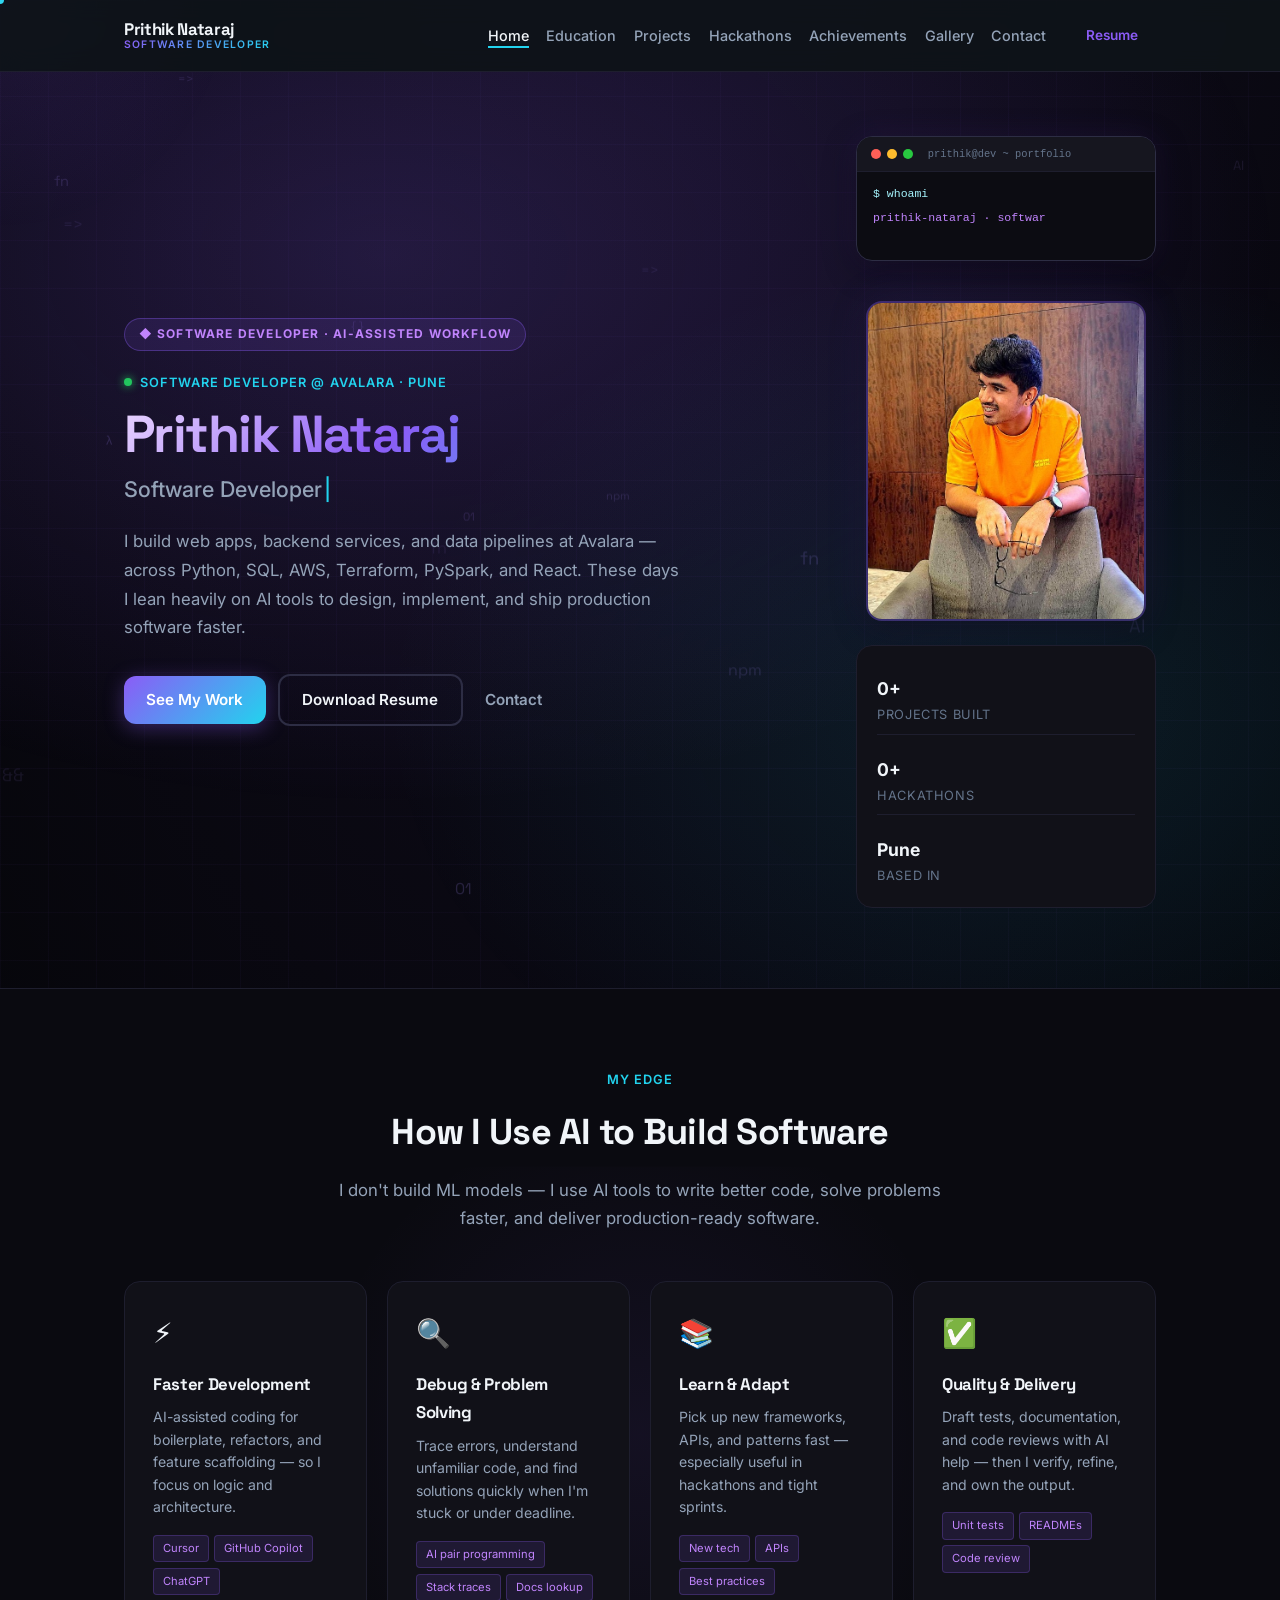
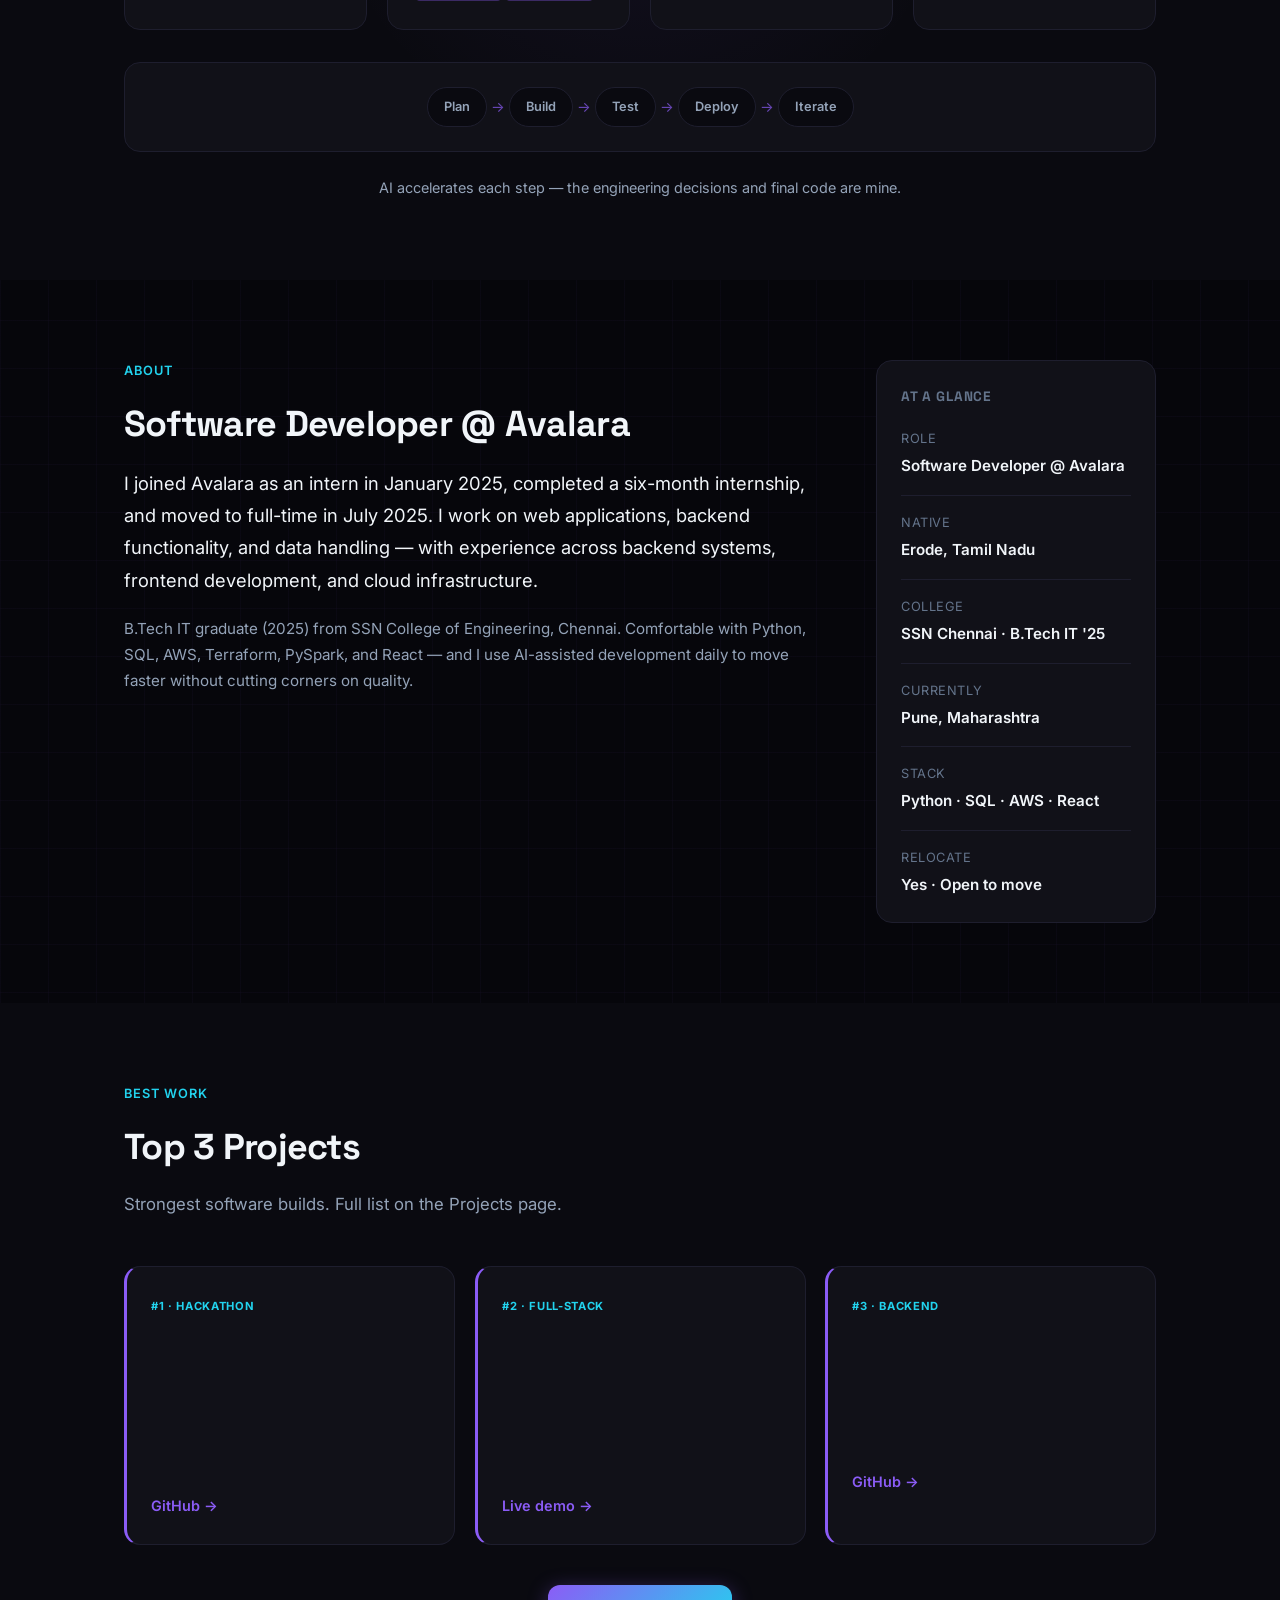
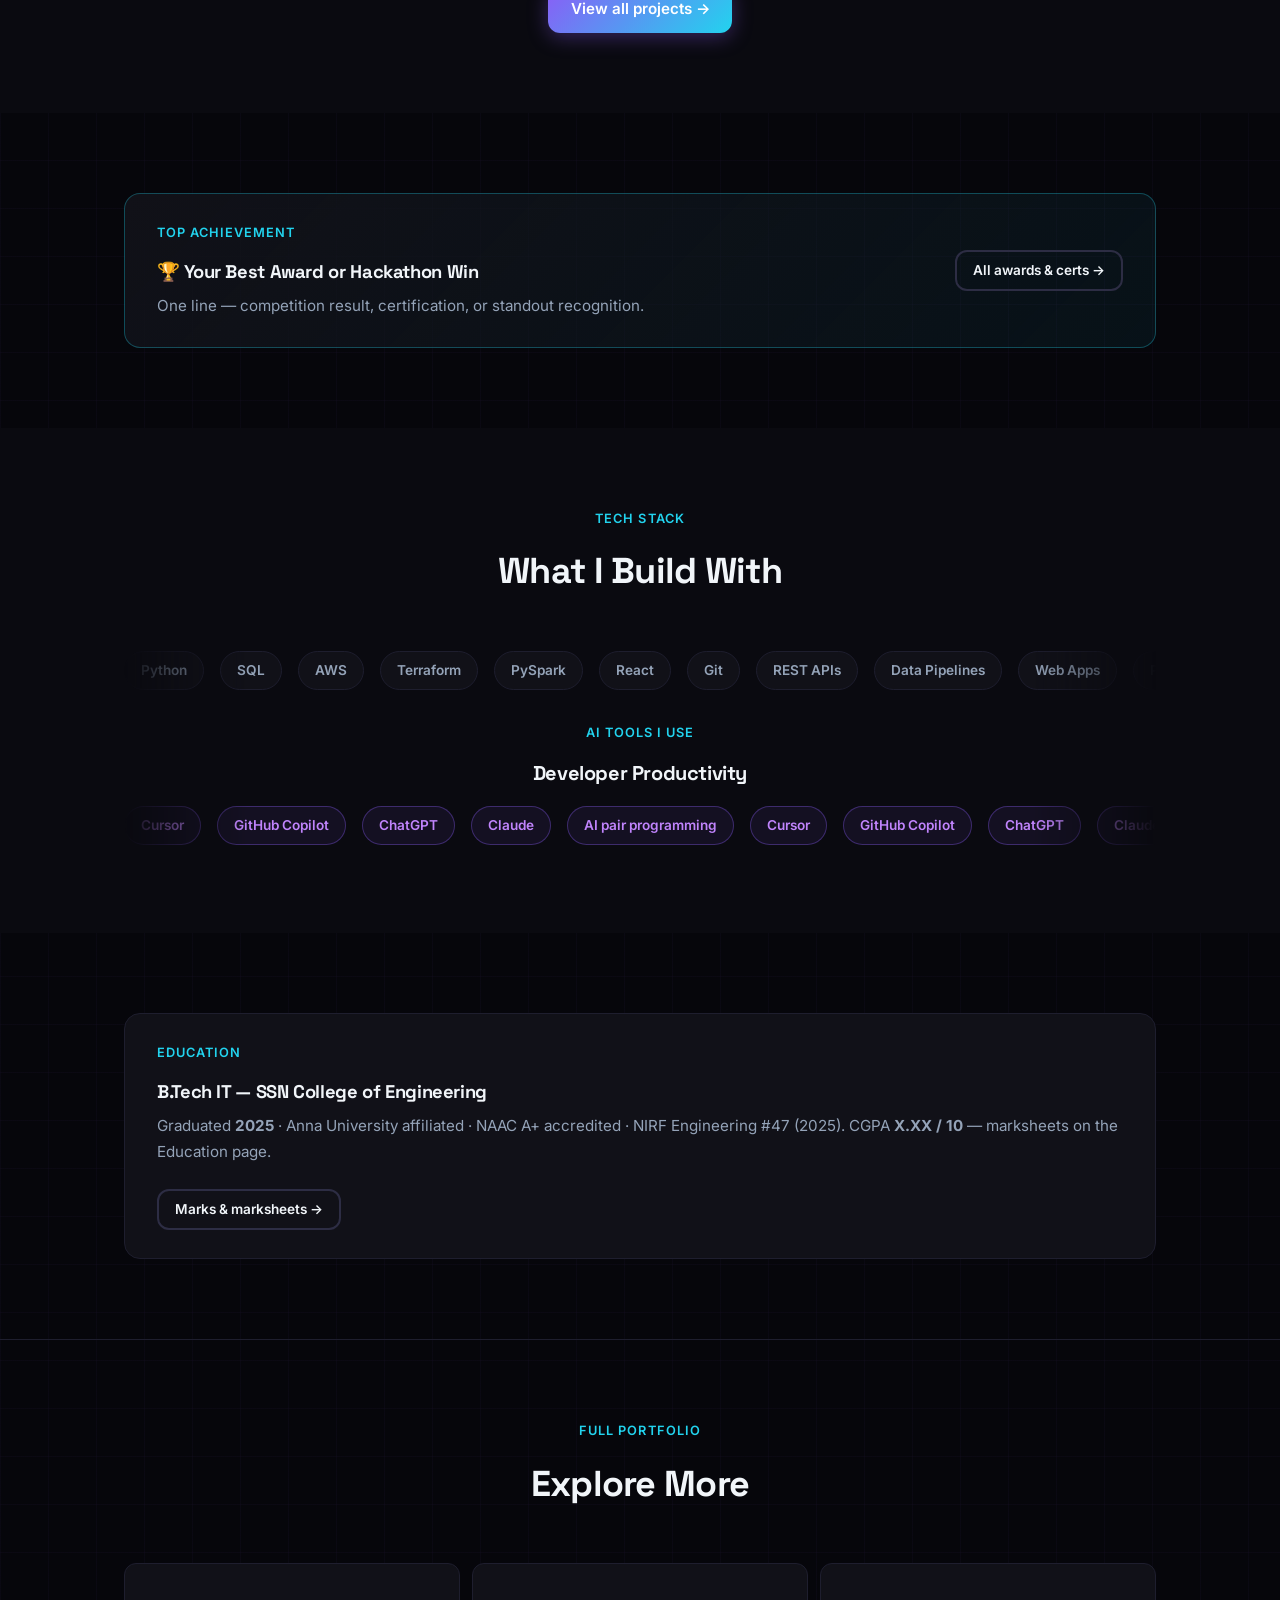
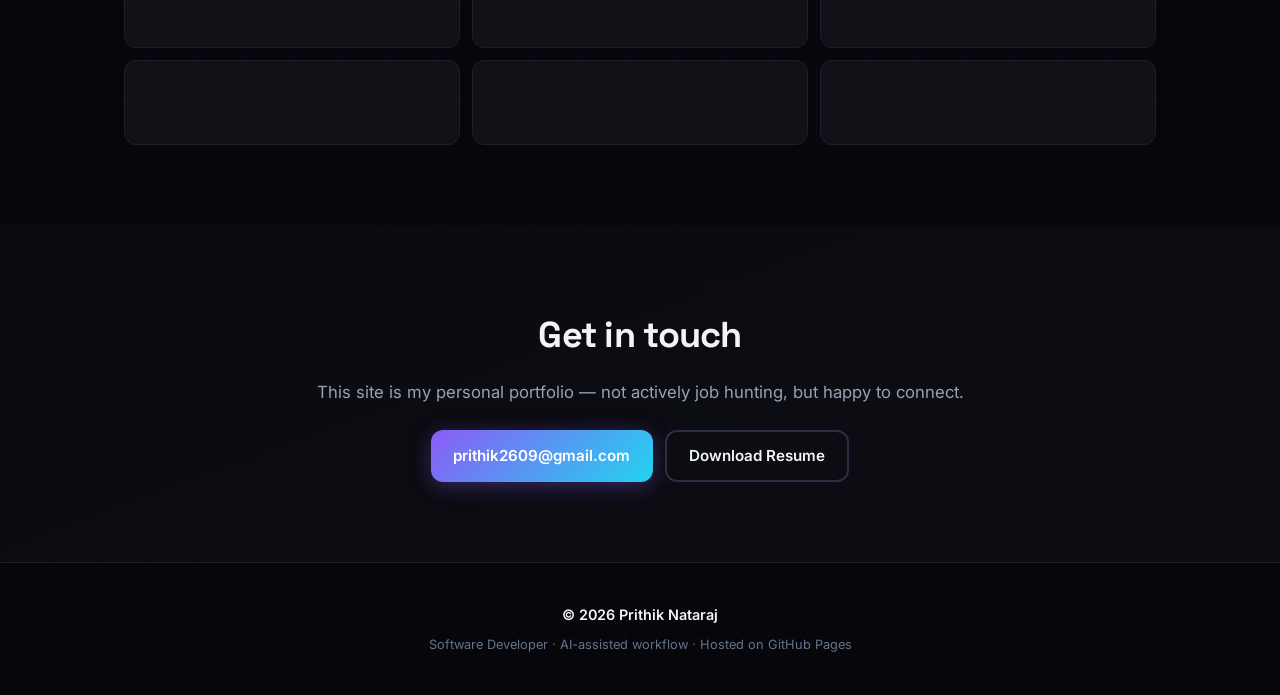
==== index.html @ b0742662 "Initial portfolio site with multi-page layout and GitHub Pages workflow. Personal showcase for softw" ====
<!DOCTYPE html>
<html lang="en">
<head>
  <meta charset="UTF-8">
  <meta name="viewport" content="width=device-width, initial-scale=1.0">
  <meta name="description" content="Prithik Nataraj — Software Developer. Builds reliable software using modern tools and AI-assisted development.">
  <meta property="og:title" content="Prithik Nataraj | Software Developer">
  <meta property="og:description" content="Portfolio of software projects, hackathons, and a developer who ships faster with AI tools.">
  <meta property="og:image" content="assets/images/profile.png">
  <title>Prithik Nataraj | Software Developer</title>
  <link rel="stylesheet" href="css/style.css">
</head>
<body data-page="home">

  <div id="site-header"></div>

  <main id="main">

    <section class="hero">
      <canvas class="particle-canvas" id="particle-canvas" aria-hidden="true"></canvas>
      <div class="hero__bg" aria-hidden="true"></div>
      <div class="container hero__inner">
        <div class="hero__content reveal">
          <span class="hero__badge hero__badge--pulse">◆ Software Developer · AI-Assisted Workflow</span>
          <p class="eyebrow hero__status">
            <span class="hero__status-dot"></span>
            Software Developer @ Avalara · Pune
          </p>
          <h1 class="hero__name hero__name--gradient hero__name--split">Prithik Nataraj</h1>
          <p class="hero__title">
            <span id="typed-text" aria-live="polite">Software Developer</span><span class="hero__cursor" aria-hidden="true">|</span>
          </p>
          <p class="hero__summary">
            I build web apps, backend services, and data pipelines at Avalara — across Python, SQL,
            AWS, Terraform, PySpark, and React. These days I lean heavily on AI tools to design,
            implement, and ship production software faster.
          </p>
          <div class="hero__actions">
            <a href="#featured" class="btn btn--primary btn-magnetic">See My Work</a>
            <a href="assets/resume/Prithik_Nataraj_Resume.pdf" class="btn btn--secondary btn-magnetic" download>Download Resume</a>
            <a href="contact.html" class="btn btn--ghost">Contact</a>
          </div>
        </div>
        <div class="hero__aside reveal reveal--delay">
          <div class="dev-terminal tilt-card" id="dev-terminal">
            <div class="dev-terminal__bar">
              <span class="dev-terminal__dot dev-terminal__dot--red"></span>
              <span class="dev-terminal__dot dev-terminal__dot--yellow"></span>
              <span class="dev-terminal__dot dev-terminal__dot--green"></span>
              <span class="dev-terminal__title">prithik@dev ~ portfolio</span>
            </div>
            <div class="dev-terminal__body" id="terminal-output" aria-live="polite"></div>
          </div>
          <div class="hero__photo" id="hero-photo">
            <img src="assets/images/profile.png" alt="Prithik Nataraj" width="320" height="320" loading="eager">
          </div>
          <ul class="hero__stats tilt-card" aria-label="Quick highlights">
            <li>
              <span class="hero__stat-value" data-count="15" data-suffix="+">0+</span>
              <span class="hero__stat-label">Projects Built</span>
            </li>
            <li>
              <span class="hero__stat-value" data-count="8" data-suffix="+">0+</span>
              <span class="hero__stat-label">Hackathons</span>
            </li>
            <li>
              <span class="hero__stat-value hero__stat-value--text">Pune</span>
              <span class="hero__stat-label">Based in</span>
            </li>
          </ul>
        </div>
      </div>
    </section>

    <!-- How you work — AI as tooling, not identity -->
    <section class="section section--alt section--glow" id="ai-workflow">
      <div class="container">
        <header class="section__header section__header--center reveal">
          <p class="eyebrow">My Edge</p>
          <h2 class="section__title">How I Use AI to Build Software</h2>
          <p class="section__subtitle">
            I don't build ML models — I use AI tools to write better code, solve problems faster,
            and deliver production-ready software.
          </p>
        </header>
        <div class="ai-capabilities reveal-stagger">
          <article class="ai-capability tilt-card reveal">
            <div class="ai-capability__icon" aria-hidden="true">⚡</div>
            <h3 class="ai-capability__title">Faster Development</h3>
            <p class="ai-capability__text">
              AI-assisted coding for boilerplate, refactors, and feature scaffolding — so I focus on logic and architecture.
            </p>
            <div class="ai-capability__tools">
              <span>Cursor</span><span>GitHub Copilot</span><span>ChatGPT</span>
            </div>
          </article>
          <article class="ai-capability tilt-card reveal reveal--delay">
            <div class="ai-capability__icon" aria-hidden="true">🔍</div>
            <h3 class="ai-capability__title">Debug &amp; Problem Solving</h3>
            <p class="ai-capability__text">
              Trace errors, understand unfamiliar code, and find solutions quickly when I'm stuck or under deadline.
            </p>
            <div class="ai-capability__tools">
              <span>AI pair programming</span><span>Stack traces</span><span>Docs lookup</span>
            </div>
          </article>
          <article class="ai-capability tilt-card reveal reveal--delay-2">
            <div class="ai-capability__icon" aria-hidden="true">📚</div>
            <h3 class="ai-capability__title">Learn &amp; Adapt</h3>
            <p class="ai-capability__text">
              Pick up new frameworks, APIs, and patterns fast — especially useful in hackathons and tight sprints.
            </p>
            <div class="ai-capability__tools">
              <span>New tech</span><span>APIs</span><span>Best practices</span>
            </div>
          </article>
          <article class="ai-capability tilt-card reveal">
            <div class="ai-capability__icon" aria-hidden="true">✅</div>
            <h3 class="ai-capability__title">Quality &amp; Delivery</h3>
            <p class="ai-capability__text">
              Draft tests, documentation, and code reviews with AI help — then I verify, refine, and own the output.
            </p>
            <div class="ai-capability__tools">
              <span>Unit tests</span><span>READMEs</span><span>Code review</span>
            </div>
          </article>
        </div>
        <div class="ai-pipeline reveal" aria-label="Software development workflow">
          <span class="ai-pipeline__step">Plan</span>
          <span class="ai-pipeline__arrow" aria-hidden="true">→</span>
          <span class="ai-pipeline__step">Build</span>
          <span class="ai-pipeline__arrow" aria-hidden="true">→</span>
          <span class="ai-pipeline__step">Test</span>
          <span class="ai-pipeline__arrow" aria-hidden="true">→</span>
          <span class="ai-pipeline__step">Deploy</span>
          <span class="ai-pipeline__arrow" aria-hidden="true">→</span>
          <span class="ai-pipeline__step">Iterate</span>
        </div>
        <p class="section__cta reveal" style="margin-top:1.5rem;font-size:0.9rem;color:var(--color-text-muted);text-align:center;">
          AI accelerates each step — the engineering decisions and final code are mine.
        </p>
      </div>
    </section>

    <section class="section">
      <div class="container">
        <div class="about about--home">
          <div class="about__main reveal">
            <p class="eyebrow">About</p>
            <h2 class="section__title">Software Developer @ Avalara</h2>
            <p class="lead">
              I joined Avalara as an intern in January 2025, completed a six-month internship,
              and moved to full-time in July 2025. I work on web applications, backend functionality,
              and data handling — with experience across backend systems, frontend development,
              and cloud infrastructure.
            </p>
            <p class="about__oneline">
              B.Tech IT graduate (2025) from SSN College of Engineering, Chennai. Comfortable
              with Python, SQL, AWS, Terraform, PySpark, and React — and I use AI-assisted
              development daily to move faster without cutting corners on quality.
            </p>
          </div>
          <aside class="about__highlights reveal reveal--delay">
            <h3 class="about__highlights-title">At a Glance</h3>
            <dl class="about__facts">
              <div><dt>Role</dt><dd>Software Developer @ Avalara</dd></div>
              <div><dt>Native</dt><dd>Erode, Tamil Nadu</dd></div>
              <div><dt>College</dt><dd>SSN Chennai · B.Tech IT '25</dd></div>
              <div><dt>Currently</dt><dd>Pune, Maharashtra</dd></div>
              <div><dt>Stack</dt><dd>Python · SQL · AWS · React</dd></div>
              <div><dt>Relocate</dt><dd>Yes · Open to move</dd></div>
            </dl>
          </aside>
        </div>
      </div>
    </section>

    <section class="section section--alt" id="featured">
      <div class="container">
        <header class="section__header reveal">
          <p class="eyebrow">Best Work</p>
          <h2 class="section__title">Top 3 Projects</h2>
          <p class="section__subtitle">Strongest software builds. Full list on the Projects page.</p>
        </header>
        <div class="preview-grid preview-grid--featured reveal-stagger">
          <article class="preview-card preview-card--featured tilt-card reveal">
            <span class="preview-card__tag">#1 · Hackathon</span>
            <h3 class="preview-card__title">Your Best Project Name</h3>
            <p class="preview-card__text">
              What the app does, stack used, and outcome — e.g. shipped in 24h, 1st place, X users.
            </p>
            <ul class="preview-card__tags"><li>Python</li><li>React</li><li>PostgreSQL</li></ul>
            <a href="#" target="_blank" rel="noopener noreferrer">GitHub →</a>
          </article>
          <article class="preview-card preview-card--featured tilt-card reveal reveal--delay">
            <span class="preview-card__tag">#2 · Full-Stack</span>
            <h3 class="preview-card__title">Second Best Project</h3>
            <p class="preview-card__text">Web app or API you built end-to-end. Mention AI tools if they helped you ship faster.</p>
            <ul class="preview-card__tags"><li>Node.js</li><li>React</li><li>MongoDB</li></ul>
            <a href="#" target="_blank" rel="noopener noreferrer">Live demo →</a>
          </article>
          <article class="preview-card preview-card--featured tilt-card reveal reveal--delay-2">
            <span class="preview-card__tag">#3 · Backend</span>
            <h3 class="preview-card__title">Third Best Project</h3>
            <p class="preview-card__text">Academic or personal project — focus on problem solved and tech choices.</p>
            <ul class="preview-card__tags"><li>Python</li><li>Flask</li><li>SQL</li></ul>
            <a href="#" target="_blank" rel="noopener noreferrer">GitHub →</a>
          </article>
        </div>
        <p class="section__cta reveal">
          <a href="projects.html" class="btn btn--primary">View all projects →</a>
        </p>
      </div>
    </section>

    <section class="section">
      <div class="container">
        <div class="snapshot-card snapshot-card--accent reveal">
          <div class="snapshot-card__content">
            <p class="eyebrow">Top Achievement</p>
            <h2 class="snapshot-card__title">🏆 Your Best Award or Hackathon Win</h2>
            <p class="snapshot-card__text">
              One line — competition result, certification, or standout recognition.
            </p>
          </div>
          <a href="achievements.html" class="btn btn--secondary btn--small">All awards &amp; certs →</a>
        </div>
      </div>
    </section>

    <section class="section section--alt">
      <div class="container">
        <header class="section__header section__header--center reveal">
          <p class="eyebrow">Tech Stack</p>
          <h2 class="section__title">What I Build With</h2>
        </header>
        <div class="marquee reveal" aria-hidden="true">
          <div class="marquee__track">
            <span>Python</span><span>SQL</span><span>AWS</span><span>Terraform</span><span>PySpark</span><span>React</span><span>Git</span><span>REST APIs</span><span>Data Pipelines</span><span>Web Apps</span>
            <span>Python</span><span>SQL</span><span>AWS</span><span>Terraform</span><span>PySpark</span><span>React</span><span>Git</span><span>REST APIs</span><span>Data Pipelines</span><span>Web Apps</span>
          </div>
        </div>
        <header class="section__header section__header--center reveal" style="margin-top:2rem;margin-bottom:1rem;">
          <p class="eyebrow">AI Tools I Use</p>
          <h2 class="section__title" style="font-size:1.25rem;">Developer Productivity</h2>
        </header>
        <div class="marquee marquee--reverse reveal" aria-hidden="true">
          <div class="marquee__track">
            <span class="marquee__tag--ai">Cursor</span><span class="marquee__tag--ai">GitHub Copilot</span><span class="marquee__tag--ai">ChatGPT</span><span class="marquee__tag--ai">Claude</span><span class="marquee__tag--ai">AI pair programming</span>
            <span class="marquee__tag--ai">Cursor</span><span class="marquee__tag--ai">GitHub Copilot</span><span class="marquee__tag--ai">ChatGPT</span><span class="marquee__tag--ai">Claude</span><span class="marquee__tag--ai">AI pair programming</span>
          </div>
        </div>
      </div>
    </section>

    <section class="section">
      <div class="container">
        <div class="snapshot-card reveal">
          <div class="snapshot-card__content">
            <p class="eyebrow">Education</p>
            <h2 class="snapshot-card__title">B.Tech IT — SSN College of Engineering</h2>
            <p class="snapshot-card__text">
              Graduated <strong>2025</strong> · Anna University affiliated · NAAC A+ accredited ·
              NIRF Engineering #47 (2025). CGPA <strong>X.XX / 10</strong> — marksheets on the Education page.
            </p>
          </div>
          <a href="education.html" class="btn btn--secondary btn--small">Marks &amp; marksheets →</a>
        </div>
      </div>
    </section>

    <section class="section explore-more">
      <div class="container">
        <header class="section__header section__header--center reveal">
          <p class="eyebrow">Full Portfolio</p>
          <h2 class="section__title">Explore More</h2>
        </header>
        <nav class="explore-grid reveal-stagger reveal" aria-label="Portfolio pages">
          <a href="projects.html" class="explore-link tilt-card">
            <span class="explore-link__label">All Projects</span>
            <span class="explore-link__desc">Every app, API &amp; build</span>
          </a>
          <a href="hackathons.html" class="explore-link tilt-card">
            <span class="explore-link__label">Hackathons</span>
            <span class="explore-link__desc">24–48h software sprints</span>
          </a>
          <a href="achievements.html" class="explore-link tilt-card">
            <span class="explore-link__label">Achievements</span>
            <span class="explore-link__desc">Certs, awards &amp; wins</span>
          </a>
          <a href="education.html" class="explore-link tilt-card">
            <span class="explore-link__label">Education</span>
            <span class="explore-link__desc">Academic record &amp; marksheets</span>
          </a>
          <a href="gallery.html" class="explore-link tilt-card">
            <span class="explore-link__label">Gallery</span>
            <span class="explore-link__desc">Event &amp; team photos</span>
          </a>
          <a href="contact.html" class="explore-link tilt-card">
            <span class="explore-link__label">Contact</span>
            <span class="explore-link__desc">Email · GitHub · resume</span>
          </a>
        </nav>
      </div>
    </section>

    <section class="section section--cta home-contact">
      <div class="container home-contact__inner reveal">
        <h2 class="section__title">Get in touch</h2>
        <p class="section__subtitle">This site is my personal portfolio — not actively job hunting, but happy to connect.</p>
        <div class="home-contact__actions">
          <a href="mailto:prithik2609@gmail.com" class="btn btn--primary">prithik2609@gmail.com</a>
          <a href="assets/resume/Prithik_Nataraj_Resume.pdf" class="btn btn--secondary" download>Download Resume</a>
        </div>
      </div>
    </section>

  </main>

  <div id="site-footer"></div>

  <script src="js/layout.js"></script>
  <script src="js/effects.js"></script>
  <script src="js/main.js"></script>
  <script src="js/particles.js"></script>
  <script src="js/terminal.js"></script>
  <script src="js/home.js"></script>
</body>
</html>
---- css/style.css ----
@import url("https://fonts.googleapis.com/css2?family=Inter:wght@400;500;600;700&family=Space+Grotesk:wght@500;600;700&display=swap");

/* ============================================
   Design tokens — AI portfolio theme
   ============================================ */

:root {
  --color-bg: #06060b;
  --color-bg-elevated: #0d0d14;
  --color-bg-card: #111118;
  --color-bg-alt: #0a0a10;
  --color-text: #f1f5f9;
  --color-text-muted: #94a3b8;
  --color-text-subtle: #64748b;
  --color-primary: #8b5cf6;
  --color-primary-hover: #a78bfa;
  --color-accent: #22d3ee;
  --color-ai: #c084fc;
  --color-glow: rgba(139, 92, 246, 0.45);
  --color-border: #1e1e2e;
  --color-border-light: #2d2d44;
  --gradient-brand: linear-gradient(135deg, #8b5cf6 0%, #22d3ee 100%);
  --gradient-text: linear-gradient(135deg, #e9d5ff 0%, #8b5cf6 40%, #22d3ee 100%);
  --font-sans: "Inter", system-ui, -apple-system, BlinkMacSystemFont, "Segoe UI", sans-serif;
  --font-display: "Space Grotesk", var(--font-sans);
  --max-width: 1080px;
  --spacing: 1.5rem;
  --radius: 12px;
  --radius-lg: 16px;
  --shadow: 0 8px 32px rgba(0, 0, 0, 0.45);
  --shadow-glow: 0 0 40px rgba(139, 92, 246, 0.15);
  --header-height: 72px;
  --transition: 0.2s ease;
  --transition-slow: 0.5s cubic-bezier(0.22, 1, 0.36, 1);
}

*,
*::before,
*::after {
  box-sizing: border-box;
  margin: 0;
  padding: 0;
}

html {
  scroll-behavior: smooth;
  scroll-padding-top: var(--header-height);
}

body {
  font-family: var(--font-sans);
  font-size: 1rem;
  line-height: 1.7;
  color: var(--color-text);
  background-color: var(--color-bg);
  background-image:
    radial-gradient(ellipse 80% 50% at 50% -20%, rgba(139, 92, 246, 0.12), transparent),
    linear-gradient(rgba(139, 92, 246, 0.03) 1px, transparent 1px),
    linear-gradient(90deg, rgba(139, 92, 246, 0.03) 1px, transparent 1px);
  background-size: 100% 100%, 48px 48px, 48px 48px;
  -webkit-font-smoothing: antialiased;
}

h1, h2, h3, .section__title, .page-hero__title, .hero__name {
  font-family: var(--font-display);
  letter-spacing: -0.02em;
}

a {
  color: var(--color-primary);
  text-decoration: none;
  transition: color var(--transition);
}

a:hover {
  color: var(--color-primary-hover);
}

img {
  max-width: 100%;
  display: block;
}

ul {
  list-style: none;
}

/* ============================================
   Accessibility
   ============================================ */

.skip-link {
  position: absolute;
  top: -100%;
  left: var(--spacing);
  z-index: 200;
  padding: 0.75rem 1rem;
  background: var(--color-primary);
  color: #fff;
  border-radius: var(--radius);
  font-weight: 600;
}

.skip-link:focus {
  top: 1rem;
}

/* ============================================
   Scroll progress
   ============================================ */

.scroll-progress {
  position: fixed;
  top: 0;
  left: 0;
  height: 3px;
  width: 0%;
  background: linear-gradient(90deg, var(--color-primary), var(--color-accent));
  z-index: 300;
  transition: width 0.1s linear;
}

/* ============================================
   Scroll reveal
   ============================================ */

.reveal {
  opacity: 0;
  transform: translateY(28px);
  transition: opacity var(--transition-slow), transform var(--transition-slow);
}

.reveal--delay {
  transition-delay: 0.1s;
}

.reveal--delay-2 {
  transition-delay: 0.2s;
}

.reveal.is-visible {
  opacity: 1;
  transform: translateY(0);
}

/* ============================================
   Layout & typography
   ============================================ */

.container {
  width: 100%;
  max-width: var(--max-width);
  margin: 0 auto;
  padding: 0 var(--spacing);
}

.section {
  padding: 5rem 0;
}

.section--alt {
  background-color: var(--color-bg-alt);
}

.section--cta {
  background: linear-gradient(160deg, var(--color-bg-alt) 0%, var(--color-bg-elevated) 100%);
}

.section__header {
  margin-bottom: 3rem;
  max-width: 640px;
}

.section__title {
  font-size: clamp(1.75rem, 4vw, 2.25rem);
  font-weight: 700;
  letter-spacing: -0.02em;
  margin-bottom: 0.75rem;
}

.section__subtitle {
  color: var(--color-text-muted);
  font-size: 1.05rem;
}

.eyebrow {
  font-size: 0.8rem;
  font-weight: 600;
  letter-spacing: 0.08em;
  text-transform: uppercase;
  color: var(--color-accent);
  margin-bottom: 0.75rem;
}

.lead {
  font-size: 1.15rem;
  line-height: 1.75;
  color: var(--color-text);
  margin-bottom: 1.25rem;
}

/* ============================================
   Header & navigation
   ============================================ */

.header {
  position: sticky;
  top: 0;
  height: var(--header-height);
  background: rgba(15, 20, 25, 0.85);
  backdrop-filter: blur(12px);
  border-bottom: 1px solid var(--color-border);
  z-index: 100;
  transition: box-shadow var(--transition), background var(--transition);
}

.header--scrolled {
  background: rgba(15, 20, 25, 0.95);
  box-shadow: 0 4px 20px rgba(0, 0, 0, 0.3);
}

.nav {
  display: flex;
  align-items: center;
  justify-content: space-between;
  height: 100%;
}

.nav__logo {
  display: flex;
  flex-direction: column;
  gap: 0;
  color: var(--color-text);
  line-height: 1.2;
}

.nav__logo:hover {
  text-decoration: none;
}

.nav__logo-name {
  font-family: var(--font-display);
  font-weight: 700;
  font-size: 1.05rem;
  letter-spacing: -0.02em;
}

.nav__logo-tag {
  font-size: 0.65rem;
  font-weight: 600;
  text-transform: uppercase;
  letter-spacing: 0.12em;
  background: var(--gradient-brand);
  -webkit-background-clip: text;
  -webkit-text-fill-color: transparent;
  background-clip: text;
}

.nav__links {
  display: flex;
  align-items: center;
  gap: 1.1rem;
  flex-wrap: wrap;
  justify-content: flex-end;
}

.nav__link {
  font-size: 0.9rem;
  font-weight: 500;
  color: var(--color-text-muted);
}

.nav__link {
  position: relative;
}

.nav__link::after {
  content: "";
  position: absolute;
  left: 0;
  bottom: -4px;
  width: 0;
  height: 2px;
  background: var(--color-accent);
  transition: width var(--transition);
}

.nav__link:hover,
.nav__link--active {
  color: var(--color-text);
}

.nav__link:hover::after,
.nav__link--active::after {
  width: 100%;
}

.nav__resume {
  margin-left: 0.25rem;
}

.nav__toggle {
  display: none;
  flex-direction: column;
  gap: 5px;
  background: none;
  border: none;
  cursor: pointer;
  padding: 0.5rem;
}

.nav__toggle-bar {
  display: block;
  width: 22px;
  height: 2px;
  background: var(--color-text);
  border-radius: 2px;
  transition: transform var(--transition), opacity var(--transition);
}

/* ============================================
   Buttons
   ============================================ */

.btn {
  position: relative;
  overflow: hidden;
  display: inline-flex;
  align-items: center;
  justify-content: center;
  padding: 0.7rem 1.4rem;
  border-radius: var(--radius);
  font-weight: 600;
  font-size: 0.95rem;
  border: 2px solid transparent;
  transition: background-color var(--transition), color var(--transition), border-color var(--transition), transform var(--transition), box-shadow var(--transition);
  cursor: pointer;
}

.btn:hover {
  text-decoration: none;
  transform: translateY(-2px);
}

.btn--primary:hover {
  box-shadow: 0 6px 20px rgba(139, 92, 246, 0.35);
}

.btn--small {
  padding: 0.45rem 1rem;
  font-size: 0.85rem;
}

.btn--primary {
  background: var(--gradient-brand);
  color: #ffffff;
  border: none;
  box-shadow: 0 4px 20px rgba(139, 92, 246, 0.35);
}

.btn--primary:hover {
  color: #ffffff;
  box-shadow: 0 6px 28px rgba(139, 92, 246, 0.5);
}

.btn--secondary {
  background-color: transparent;
  color: var(--color-text);
  border-color: var(--color-border-light);
}

.btn--secondary:hover {
  border-color: var(--color-primary);
  color: var(--color-primary-hover);
}

.btn--ghost {
  background: transparent;
  color: var(--color-text-muted);
  padding-left: 0.5rem;
  padding-right: 0.5rem;
}

.btn--ghost:hover {
  color: var(--color-text);
}

/* ============================================
   Hero
   ============================================ */

.hero {
  position: relative;
  padding: 4rem 0 5rem;
  border-bottom: 1px solid var(--color-border);
  overflow: hidden;
}

.hero__bg {
  position: absolute;
  inset: 0;
  background:
    radial-gradient(ellipse 70% 60% at 30% 20%, rgba(139, 92, 246, 0.18), transparent),
    radial-gradient(ellipse 50% 50% at 80% 70%, rgba(34, 211, 238, 0.1), transparent);
  animation: heroGlow 8s ease-in-out infinite alternate;
  pointer-events: none;
}

.hero__canvas {
  position: absolute;
  inset: 0;
  width: 100%;
  height: 100%;
  opacity: 0.55;
  pointer-events: none;
}

.hero__badge {
  display: inline-flex;
  align-items: center;
  gap: 0.5rem;
  padding: 0.35rem 0.85rem;
  margin-bottom: 1rem;
  font-size: 0.75rem;
  font-weight: 700;
  text-transform: uppercase;
  letter-spacing: 0.1em;
  color: var(--color-ai);
  background: rgba(139, 92, 246, 0.12);
  border: 1px solid rgba(139, 92, 246, 0.35);
  border-radius: 999px;
}

.hero__name--gradient {
  background: var(--gradient-text);
  -webkit-background-clip: text;
  -webkit-text-fill-color: transparent;
  background-clip: text;
}

@keyframes heroGlow {
  0% { opacity: 0.7; transform: scale(1); }
  100% { opacity: 1; transform: scale(1.05); }
}

.hero__inner {
  position: relative;
  z-index: 1;
}

.hero__status {
  display: inline-flex;
  align-items: center;
  gap: 0.5rem;
}

.hero__status-dot {
  width: 8px;
  height: 8px;
  border-radius: 50%;
  background: #22c55e;
  box-shadow: 0 0 8px #22c55e;
  animation: pulse 2s ease-in-out infinite;
}

@keyframes pulse {
  0%, 100% { opacity: 1; }
  50% { opacity: 0.5; }
}

.hero__cursor {
  color: var(--color-accent);
  animation: blink 1s step-end infinite;
  margin-left: 2px;
}

@keyframes blink {
  50% { opacity: 0; }
}

.hero__inner {
  display: grid;
  grid-template-columns: 1fr 300px;
  gap: 3rem;
  align-items: center;
}

.hero__name {
  font-size: clamp(2.25rem, 5vw, 3.25rem);
  font-weight: 700;
  letter-spacing: -0.03em;
  line-height: 1.15;
  margin-bottom: 0.35rem;
}

.hero__title {
  font-size: 1.35rem;
  color: var(--color-text-muted);
  font-weight: 500;
  margin-bottom: 1.25rem;
}

.hero__summary {
  color: var(--color-text-muted);
  max-width: 560px;
  margin-bottom: 2rem;
  font-size: 1.05rem;
}

.hero__actions {
  display: flex;
  flex-wrap: wrap;
  gap: 0.75rem;
  align-items: center;
}

.hero__aside {
  display: flex;
  flex-direction: column;
  gap: 1.5rem;
}

.hero__photo {
  transition: transform 0.15s ease-out;
  transform-style: preserve-3d;
}

.hero__photo-placeholder {
  width: 100%;
  aspect-ratio: 1;
  max-width: 280px;
  margin: 0 auto;
  border-radius: var(--radius-lg);
  background: var(--gradient-brand);
  display: flex;
  align-items: center;
  justify-content: center;
  font-size: 3.5rem;
  font-weight: 700;
  font-family: var(--font-display);
  color: #fff;
  box-shadow: var(--shadow), var(--shadow-glow);
  border: 1px solid rgba(139, 92, 246, 0.4);
  transition: box-shadow var(--transition);
}

.hero__photo:hover .hero__photo-placeholder {
  box-shadow: 0 8px 40px rgba(139, 92, 246, 0.5);
}

.hero__photo img {
  width: 100%;
  max-width: 280px;
  margin: 0 auto;
  border-radius: var(--radius-lg);
  object-fit: cover;
  object-position: center center;
  aspect-ratio: 1;
  box-shadow: var(--shadow), var(--shadow-glow);
  border: 2px solid rgba(139, 92, 246, 0.35);
  transition: box-shadow var(--transition);
}

.hero__stats {
  display: grid;
  grid-template-columns: 1fr;
  gap: 0.75rem;
  padding: 1.25rem;
  background: var(--color-bg-card);
  border: 1px solid var(--color-border);
  border-radius: var(--radius-lg);
}

.hero__stats li {
  display: flex;
  flex-direction: column;
  padding: 0.5rem 0;
  border-bottom: 1px solid var(--color-border);
}

.hero__stats li:last-child {
  border-bottom: none;
  padding-bottom: 0;
}

.hero__stat-value {
  font-weight: 700;
  font-size: 1.1rem;
  color: var(--color-text);
}

.hero__stat-label {
  font-size: 0.8rem;
  color: var(--color-text-subtle);
  text-transform: uppercase;
  letter-spacing: 0.05em;
}

/* ============================================
   About
   ============================================ */

.about {
  display: grid;
  grid-template-columns: 1fr 280px;
  gap: 3rem;
  align-items: start;
}

.about__main p + p {
  margin-top: 1rem;
  color: var(--color-text-muted);
}

.about__highlights {
  padding: 1.5rem;
  background: var(--color-bg-card);
  border: 1px solid var(--color-border);
  border-radius: var(--radius-lg);
  transition: border-color var(--transition), transform var(--transition);
}

.about__highlights:hover {
  border-color: var(--color-border-light);
  transform: translateY(-3px);
}

.about__highlights-title {
  font-size: 0.85rem;
  text-transform: uppercase;
  letter-spacing: 0.06em;
  color: var(--color-text-subtle);
  margin-bottom: 1.25rem;
}

.about__facts div + div {
  margin-top: 1rem;
  padding-top: 1rem;
  border-top: 1px solid var(--color-border);
}

.about__facts dt {
  font-size: 0.8rem;
  color: var(--color-text-subtle);
  text-transform: uppercase;
  letter-spacing: 0.04em;
  margin-bottom: 0.2rem;
}

.about__facts dd {
  font-weight: 600;
  font-size: 0.95rem;
}

/* ============================================
   Experience timeline
   ============================================ */

.timeline {
  display: flex;
  flex-direction: column;
  gap: 0;
}

.timeline__item {
  border-bottom: 1px solid var(--color-border);
  transition: background var(--transition);
}

.timeline__item:first-child {
  border-top: 1px solid var(--color-border);
}

.timeline__item:last-child {
  border-bottom: none;
}

.timeline__toggle {
  display: grid;
  grid-template-columns: 200px 1fr auto;
  gap: 2rem;
  align-items: center;
  width: 100%;
  padding: 1.75rem 1rem;
  background: none;
  border: none;
  color: inherit;
  font: inherit;
  text-align: left;
  cursor: pointer;
  transition: background var(--transition);
}

.timeline__toggle:hover {
  background: rgba(139, 92, 246, 0.05);
}

.timeline__meta {
  display: flex;
  flex-direction: column;
  gap: 0.35rem;
}

.timeline__preview {
  min-width: 0;
}

.timeline__chevron {
  width: 10px;
  height: 10px;
  border-right: 2px solid var(--color-text-muted);
  border-bottom: 2px solid var(--color-text-muted);
  transform: rotate(45deg);
  transition: transform var(--transition);
  flex-shrink: 0;
}

.timeline__item.is-expanded .timeline__chevron {
  transform: rotate(-135deg);
}

.timeline__body {
  max-height: 0;
  overflow: hidden;
  opacity: 0;
  padding: 0 1rem;
  transition: max-height 0.4s ease, opacity 0.3s ease, padding 0.3s ease;
}

.timeline__item.is-expanded .timeline__body {
  max-height: 400px;
  opacity: 1;
  padding: 0 1rem 1.75rem 1rem;
  margin-left: calc(200px + 2rem);
}

.timeline__meta time {
  font-size: 0.9rem;
  font-weight: 600;
  color: var(--color-accent);
}

.timeline__location {
  font-size: 0.85rem;
  color: var(--color-text-subtle);
}

.timeline__role {
  font-size: 1.2rem;
  font-weight: 700;
  margin-bottom: 0.25rem;
}

.timeline__company {
  color: var(--color-text-muted);
  font-weight: 500;
}

.timeline__bullets {
  list-style: disc;
  padding-left: 1.25rem;
  color: var(--color-text-muted);
}

.timeline__bullets li + li {
  margin-top: 0.5rem;
}

/* ============================================
   Skills
   ============================================ */

.skills-filter {
  display: flex;
  flex-wrap: wrap;
  gap: 0.5rem;
  margin-bottom: 2rem;
}

.skills-filter__btn {
  padding: 0.45rem 1rem;
  font-size: 0.85rem;
  font-weight: 600;
  font-family: inherit;
  color: var(--color-text-muted);
  background: var(--color-bg-card);
  border: 1px solid var(--color-border);
  border-radius: 999px;
  cursor: pointer;
  transition: color var(--transition), border-color var(--transition), background var(--transition), transform var(--transition);
}

.skills-filter__btn:hover {
  color: var(--color-text);
  border-color: var(--color-border-light);
  transform: translateY(-1px);
}

.skills-filter__btn--active {
  color: #fff;
  background: var(--color-primary);
  border-color: var(--color-primary);
}

.skills-group {
  transition: opacity 0.35s ease, transform 0.35s ease;
}

.skills-group.is-hidden {
  display: none;
}

.skills-group.is-filtered-in {
  animation: skillPop 0.4s ease;
}

@keyframes skillPop {
  from { opacity: 0; transform: scale(0.96); }
  to { opacity: 1; transform: scale(1); }
}

.skills-grid {
  display: grid;
  grid-template-columns: repeat(auto-fill, minmax(280px, 1fr));
  gap: 1.25rem;
}

.skills-group {
  padding: 1.5rem;
  background: var(--color-bg-card);
  border: 1px solid var(--color-border);
  border-radius: var(--radius-lg);
  transition: border-color var(--transition), transform var(--transition);
}

.skills-group:hover {
  border-color: var(--color-border-light);
}

.skills-group__title {
  font-size: 0.85rem;
  font-weight: 700;
  text-transform: uppercase;
  letter-spacing: 0.05em;
  color: var(--color-accent);
  margin-bottom: 1rem;
}

.skills-group__list {
  display: flex;
  flex-wrap: wrap;
  gap: 0.5rem;
}

.skill-tag {
  font-size: 0.9rem;
  padding: 0.35rem 0.75rem;
  background: var(--color-bg-alt);
  border: 1px solid var(--color-border);
  border-radius: 6px;
  color: var(--color-text-muted);
  cursor: default;
  transition: color var(--transition), background var(--transition), border-color var(--transition), transform var(--transition), box-shadow var(--transition);
}

.skill-tag:hover,
.skill-tag:focus {
  outline: none;
  color: var(--color-text);
  background: rgba(139, 92, 246, 0.15);
  border-color: var(--color-primary);
  transform: translateY(-2px) scale(1.04);
  box-shadow: 0 4px 12px rgba(139, 92, 246, 0.2);
}

/* ============================================
   Projects
   ============================================ */

.projects {
  display: flex;
  flex-direction: column;
  gap: 1.5rem;
}

.project {
  background: var(--color-bg-card);
  border: 1px solid var(--color-border);
  border-radius: var(--radius-lg);
  overflow: hidden;
  transition: border-color var(--transition), box-shadow var(--transition);
}

.project:hover {
  border-color: var(--color-border-light);
}

.project.is-expanded {
  box-shadow: 0 8px 32px rgba(0, 0, 0, 0.2);
  border-color: rgba(139, 92, 246, 0.4);
}

.project__toggle {
  display: grid;
  grid-template-columns: 1fr auto;
  grid-template-rows: auto auto;
  gap: 0.5rem 1rem;
  width: 100%;
  padding: 1.5rem 2rem;
  background: none;
  border: none;
  color: inherit;
  font: inherit;
  text-align: left;
  cursor: pointer;
  transition: background var(--transition);
}

.project__toggle:hover {
  background: rgba(139, 92, 246, 0.05);
}

.project__header {
  display: flex;
  align-items: center;
  gap: 1rem;
  grid-column: 1;
}

.project__tags--inline {
  grid-column: 1;
  display: flex;
  flex-wrap: wrap;
  gap: 0.5rem;
  margin: 0;
}

.project__chevron {
  grid-column: 2;
  grid-row: 1 / 3;
  align-self: center;
  width: 10px;
  height: 10px;
  border-right: 2px solid var(--color-text-muted);
  border-bottom: 2px solid var(--color-text-muted);
  transform: rotate(45deg);
  transition: transform var(--transition);
}

.project.is-expanded .project__chevron {
  transform: rotate(-135deg);
}

.project__details {
  max-height: 0;
  overflow: hidden;
  opacity: 0;
  padding: 0 2rem;
  transition: max-height 0.45s ease, opacity 0.3s ease, padding 0.3s ease;
}

.project.is-expanded .project__details {
  max-height: 500px;
  opacity: 1;
  padding: 0 2rem 1.75rem;
}

.project__details .project__links {
  margin-top: 0.5rem;
}

.project__title {
  font-size: 1.3rem;
  font-weight: 700;
}

.project__badge {
  font-size: 0.7rem;
  font-weight: 700;
  text-transform: uppercase;
  letter-spacing: 0.06em;
  padding: 0.25rem 0.6rem;
  background: rgba(139, 92, 246, 0.15);
  color: var(--color-primary-hover);
  border-radius: 4px;
}

.project__role,
.project__problem,
.project__solution,
.project__outcome {
  font-size: 0.95rem;
  color: var(--color-text-muted);
  margin-bottom: 0.65rem;
}

.project__role strong,
.project__problem strong,
.project__solution strong,
.project__outcome strong {
  color: var(--color-text);
}

.project__tags--inline li {
  font-size: 0.8rem;
  padding: 0.25rem 0.65rem;
  background: var(--color-bg-alt);
  border-radius: 4px;
  color: var(--color-text-subtle);
}

.project__links {
  display: flex;
  gap: 1.5rem;
  font-weight: 600;
  font-size: 0.9rem;
}

/* ============================================
   Education
   ============================================ */

.education-grid {
  display: grid;
  grid-template-columns: repeat(auto-fill, minmax(300px, 1fr));
  gap: 1.25rem;
}

.education-card {
  padding: 1.75rem;
  background: var(--color-bg-card);
  border: 1px solid var(--color-border);
  border-radius: var(--radius-lg);
  transition: border-color var(--transition), transform var(--transition), box-shadow var(--transition);
}

.education-card:hover {
  border-color: var(--color-border-light);
  transform: translateY(-4px);
  box-shadow: var(--shadow);
}

.education-card time {
  font-size: 0.85rem;
  font-weight: 600;
  color: var(--color-accent);
}

.education-card__degree {
  font-size: 1.1rem;
  font-weight: 700;
  margin: 0.5rem 0 0.25rem;
}

.education-card__school {
  color: var(--color-text-muted);
  font-weight: 500;
  margin-bottom: 0.75rem;
}

.education-card__detail {
  font-size: 0.9rem;
  color: var(--color-text-subtle);
}

/* ============================================
   Contact
   ============================================ */

.contact__grid {
  display: grid;
  grid-template-columns: repeat(auto-fill, minmax(240px, 1fr));
  gap: 1rem;
  margin-bottom: 2rem;
}

.contact__card {
  display: flex;
  flex-direction: column;
  gap: 0.35rem;
  padding: 1.5rem;
  background: var(--color-bg-card);
  border: 1px solid var(--color-border);
  border-radius: var(--radius-lg);
  transition: border-color var(--transition), transform var(--transition);
}

a.contact__card:hover {
  border-color: var(--color-primary);
  transform: translateY(-2px);
  text-decoration: none;
}

.contact__card--email {
  position: relative;
}

.contact__copy {
  margin-top: 0.75rem;
  padding: 0.4rem 0.9rem;
  font-size: 0.8rem;
  font-weight: 600;
  font-family: inherit;
  color: var(--color-text-muted);
  background: var(--color-bg-alt);
  border: 1px solid var(--color-border);
  border-radius: 6px;
  cursor: pointer;
  transition: color var(--transition), border-color var(--transition), background var(--transition);
}

.contact__copy:hover {
  color: var(--color-text);
  border-color: var(--color-primary);
  background: rgba(139, 92, 246, 0.1);
}

.contact__copy.is-copied {
  color: #22c55e;
  border-color: #22c55e;
}

.contact__toast {
  position: absolute;
  bottom: 1rem;
  right: 1rem;
  font-size: 0.75rem;
  font-weight: 600;
  color: #22c55e;
  opacity: 0;
  transition: opacity 0.3s ease;
}

.contact__toast.is-visible {
  opacity: 1;
}

.contact__label {
  font-size: 0.8rem;
  text-transform: uppercase;
  letter-spacing: 0.06em;
  color: var(--color-text-subtle);
}

.contact__value {
  font-weight: 600;
  color: var(--color-text);
  font-size: 1rem;
}

.contact__note {
  color: var(--color-text-muted);
  font-size: 0.95rem;
}

/* ============================================
   Footer
   ============================================ */

.footer {
  padding: 2.5rem 0;
  border-top: 1px solid var(--color-border);
}

.footer__inner {
  display: flex;
  flex-direction: column;
  align-items: center;
  gap: 0.35rem;
  text-align: center;
}

.footer__copy {
  font-weight: 600;
  font-size: 0.9rem;
}

.footer__tagline {
  font-size: 0.8rem;
  color: var(--color-text-subtle);
}

/* ============================================
   Back to top
   ============================================ */

.back-to-top {
  position: fixed;
  bottom: 2rem;
  right: 2rem;
  width: 44px;
  height: 44px;
  border-radius: 50%;
  border: 1px solid var(--color-border);
  background: var(--color-bg-card);
  color: var(--color-text);
  font-size: 1.1rem;
  font-weight: 700;
  cursor: pointer;
  z-index: 90;
  opacity: 0;
  transform: translateY(12px);
  transition: opacity var(--transition), transform var(--transition), border-color var(--transition), background var(--transition);
  box-shadow: var(--shadow);
}

.back-to-top.is-visible {
  opacity: 1;
  transform: translateY(0);
}

.back-to-top:hover {
  border-color: var(--color-primary);
  background: var(--color-primary);
  color: #fff;
}

/* ============================================
   Reduced motion
   ============================================ */

@media (prefers-reduced-motion: reduce) {
  html {
    scroll-behavior: auto;
  }

  .reveal {
    opacity: 1;
    transform: none;
    transition: none;
  }

  .hero__bg,
  .hero__status-dot,
  .hero__cursor {
    animation: none;
  }

  .btn:hover,
  .skill-tag:hover,
  .education-card:hover,
  a.contact__card:hover {
    transform: none;
  }
}

/* ============================================
   Mobile navigation
   ============================================ */

@media (max-width: 900px) {
  .hero__inner {
    grid-template-columns: 1fr;
  }

  .hero__aside {
    order: -1;
  }

  .hero__photo-placeholder,
  .hero__photo img {
    max-width: 200px;
  }

  .hero__stats {
    grid-template-columns: repeat(3, 1fr);
  }

  .hero__stats li {
    border-bottom: none;
    text-align: center;
    padding: 0.25rem;
  }

  .about {
    grid-template-columns: 1fr;
  }

  .timeline__toggle {
    grid-template-columns: 1fr auto;
    grid-template-rows: auto auto auto;
    gap: 0.5rem 1rem;
  }

  .timeline__meta {
    grid-column: 1 / -1;
  }

  .timeline__item.is-expanded .timeline__body {
    margin-left: 0;
    padding-left: 1rem;
    padding-right: 1rem;
  }
}

@media (max-width: 768px) {
  .nav__toggle {
    display: flex;
  }

  .nav__links {
    position: fixed;
    top: var(--header-height);
    left: 0;
    right: 0;
    flex-direction: column;
    align-items: stretch;
    gap: 0;
    background: var(--color-bg-elevated);
    border-bottom: 1px solid var(--color-border);
    padding: 1rem var(--spacing);
    transform: translateY(-120%);
    opacity: 0;
    pointer-events: none;
    transition: transform var(--transition), opacity var(--transition);
  }

  .nav__links--open {
    transform: translateY(0);
    opacity: 1;
    pointer-events: auto;
  }

  .nav__links li {
    border-bottom: 1px solid var(--color-border);
  }

  .nav__links li:last-child {
    border-bottom: none;
    padding-top: 0.75rem;
  }

  .nav__link,
  .nav__resume {
    display: block;
    padding: 0.85rem 0;
  }

  .nav__resume {
    margin-left: 0;
    text-align: center;
  }

  .nav__toggle--open .nav__toggle-bar:nth-child(1) {
    transform: translateY(7px) rotate(45deg);
  }

  .nav__toggle--open .nav__toggle-bar:nth-child(2) {
    opacity: 0;
  }

  .nav__toggle--open .nav__toggle-bar:nth-child(3) {
    transform: translateY(-7px) rotate(-45deg);
  }

  .section {
    padding: 3.5rem 0;
  }

  .hero__stats {
    grid-template-columns: 1fr;
  }

  .hero__stats li {
    text-align: left;
    border-bottom: 1px solid var(--color-border);
  }

  .hero__stats li:last-child {
    border-bottom: none;
  }
}

/* ============================================
   Multi-page layouts
   ============================================ */

.page-hero {
  padding: 3.5rem 0 2.5rem;
  border-bottom: 1px solid var(--color-border);
  background: linear-gradient(180deg, var(--color-bg-alt) 0%, var(--color-bg) 100%);
}

.page-hero__title {
  font-size: clamp(2rem, 4vw, 2.75rem);
  font-weight: 700;
  letter-spacing: -0.02em;
  margin-bottom: 0.75rem;
}

.page-hero__subtitle {
  color: var(--color-text-muted);
  max-width: 640px;
  font-size: 1.05rem;
}

.section__header--center {
  text-align: center;
  margin-left: auto;
  margin-right: auto;
}

.section__cta {
  text-align: center;
  margin-top: 2.5rem;
}

.subsection-title {
  font-size: 1.35rem;
  font-weight: 700;
  margin-bottom: 1.5rem;
}

/* Hub cards (home) */
.hub-grid {
  display: grid;
  grid-template-columns: repeat(auto-fill, minmax(280px, 1fr));
  gap: 1.25rem;
}

.hub-card {
  display: flex;
  flex-direction: column;
  gap: 0.65rem;
  padding: 1.75rem;
  background: var(--color-bg-card);
  border: 1px solid var(--color-border);
  border-radius: var(--radius-lg);
  transition: border-color var(--transition), transform var(--transition), box-shadow var(--transition);
  color: inherit;
}

.hub-card:hover {
  border-color: var(--color-primary);
  transform: translateY(-4px);
  box-shadow: var(--shadow);
  text-decoration: none;
}

.hub-card__icon {
  font-size: 1.75rem;
}

.hub-card__title {
  font-size: 1.15rem;
  font-weight: 700;
}

.hub-card__text {
  font-size: 0.9rem;
  color: var(--color-text-muted);
  flex-grow: 1;
}

/* Preview cards (home) */
.preview-grid {
  display: grid;
  grid-template-columns: repeat(auto-fill, minmax(280px, 1fr));
  gap: 1.25rem;
}

.preview-card {
  padding: 1.5rem;
  background: var(--color-bg-card);
  border: 1px solid var(--color-border);
  border-radius: var(--radius-lg);
  transition: border-color var(--transition), transform var(--transition);
}

.preview-card:hover {
  border-color: var(--color-border-light);
  transform: translateY(-3px);
}

.preview-card__tag {
  font-size: 0.7rem;
  font-weight: 700;
  text-transform: uppercase;
  letter-spacing: 0.06em;
  color: var(--color-accent);
}

.preview-card__title {
  font-size: 1.1rem;
  font-weight: 700;
  margin: 0.5rem 0;
}

.preview-card__text {
  font-size: 0.9rem;
  color: var(--color-text-muted);
  margin-bottom: 1rem;
}

.preview-card a {
  font-weight: 600;
  font-size: 0.9rem;
}

.skills-grid--compact {
  max-width: 900px;
  margin: 0 auto;
}

/* Education page */
.marks-summary {
  display: grid;
  grid-template-columns: repeat(auto-fill, minmax(140px, 1fr));
  gap: 1rem;
  margin-bottom: 2.5rem;
}

.marks-summary__item {
  padding: 1.25rem;
  text-align: center;
  background: var(--color-bg-card);
  border: 1px solid var(--color-border);
  border-radius: var(--radius-lg);
}

.marks-summary__label {
  display: block;
  font-size: 0.75rem;
  text-transform: uppercase;
  letter-spacing: 0.06em;
  color: var(--color-text-subtle);
  margin-bottom: 0.35rem;
}

.marks-summary__value {
  font-size: 1.5rem;
  font-weight: 700;
  color: var(--color-accent);
}

.edu-timeline {
  display: flex;
  flex-direction: column;
  gap: 1.25rem;
}

.edu-card {
  padding: 2rem;
  background: var(--color-bg-card);
  border: 1px solid var(--color-border);
  border-radius: var(--radius-lg);
  transition: border-color var(--transition);
}

.edu-card:hover {
  border-color: var(--color-border-light);
}

.edu-card__header {
  display: flex;
  justify-content: space-between;
  align-items: flex-start;
  gap: 1.5rem;
  margin-bottom: 1.25rem;
  flex-wrap: wrap;
}

.edu-card time {
  font-size: 0.85rem;
  font-weight: 600;
  color: var(--color-accent);
}

.edu-card__title {
  font-size: 1.25rem;
  font-weight: 700;
  margin: 0.35rem 0 0.25rem;
}

.edu-card__school {
  color: var(--color-text-muted);
}

.edu-card__score {
  text-align: center;
  padding: 0.75rem 1.25rem;
  background: var(--color-bg-alt);
  border-radius: var(--radius);
  flex-shrink: 0;
}

.edu-card__score-value {
  display: block;
  font-size: 1.5rem;
  font-weight: 700;
  color: var(--color-text);
}

.edu-card__score-label {
  font-size: 0.7rem;
  text-transform: uppercase;
  color: var(--color-text-subtle);
}

.edu-card__details {
  list-style: none;
  color: var(--color-text-muted);
  font-size: 0.95rem;
}

.edu-card__details li + li {
  margin-top: 0.4rem;
}

.doc-actions {
  display: flex;
  flex-wrap: wrap;
  gap: 0.75rem;
  margin-top: 1.25rem;
}

.notice {
  margin-top: 2rem;
  padding: 1rem 1.25rem;
  background: rgba(139, 92, 246, 0.08);
  border: 1px solid rgba(139, 92, 246, 0.25);
  border-radius: var(--radius);
  font-size: 0.9rem;
  color: var(--color-text-muted);
}

/* Filter bar */
.filter-bar {
  display: flex;
  flex-wrap: wrap;
  gap: 0.5rem;
  margin-bottom: 2rem;
}

.filter-bar__btn {
  padding: 0.45rem 1rem;
  font-size: 0.85rem;
  font-weight: 600;
  font-family: inherit;
  color: var(--color-text-muted);
  background: var(--color-bg-card);
  border: 1px solid var(--color-border);
  border-radius: 999px;
  cursor: pointer;
  transition: color var(--transition), border-color var(--transition), background var(--transition);
}

.filter-bar__btn--active {
  color: #fff;
  background: var(--color-primary);
  border-color: var(--color-primary);
}

.is-hidden {
  display: none !important;
}

.is-filtered-in {
  animation: skillPop 0.4s ease;
}

/* Project cards (projects page) */
.card-grid {
  display: grid;
  grid-template-columns: repeat(auto-fill, minmax(300px, 1fr));
  gap: 1.25rem;
}

.project-card {
  padding: 1.5rem;
  background: var(--color-bg-card);
  border: 1px solid var(--color-border);
  border-radius: var(--radius-lg);
  display: flex;
  flex-direction: column;
  gap: 0.65rem;
  transition: border-color var(--transition), transform var(--transition), box-shadow var(--transition);
}

.project-card:hover {
  border-color: var(--color-primary);
  transform: translateY(-3px);
  box-shadow: var(--shadow);
}

.project-card__type {
  font-size: 0.7rem;
  font-weight: 700;
  text-transform: uppercase;
  letter-spacing: 0.06em;
  color: var(--color-accent);
}

.project-card__title {
  font-size: 1.15rem;
  font-weight: 700;
}

.project-card__desc {
  font-size: 0.9rem;
  color: var(--color-text-muted);
  flex-grow: 1;
}

.project-card__tags {
  display: flex;
  flex-wrap: wrap;
  gap: 0.4rem;
}

.project-card__tags li {
  font-size: 0.75rem;
  padding: 0.2rem 0.55rem;
  background: var(--color-bg-alt);
  border-radius: 4px;
  color: var(--color-text-subtle);
}

.project-card__links {
  display: flex;
  gap: 1rem;
  font-weight: 600;
  font-size: 0.85rem;
}

/* Hackathon cards */
.hackathon-list {
  display: flex;
  flex-direction: column;
  gap: 1.5rem;
}

.hackathon-card {
  padding: 2rem;
  background: var(--color-bg-card);
  border: 1px solid var(--color-border);
  border-radius: var(--radius-lg);
  transition: border-color var(--transition);
}

.hackathon-card:hover {
  border-color: var(--color-border-light);
}

.hackathon-card__meta {
  display: flex;
  align-items: center;
  gap: 1rem;
  margin-bottom: 0.75rem;
}

.hackathon-card__meta time {
  font-size: 0.85rem;
  font-weight: 600;
  color: var(--color-accent);
}

.hackathon-card__result {
  font-size: 0.75rem;
  font-weight: 700;
  padding: 0.2rem 0.6rem;
  background: var(--color-bg-alt);
  border-radius: 4px;
  color: var(--color-text-muted);
}

.hackathon-card__result--win {
  background: rgba(34, 197, 94, 0.15);
  color: #4ade80;
}

.hackathon-card__title {
  font-size: 1.3rem;
  font-weight: 700;
  margin-bottom: 0.25rem;
}

.hackathon-card__org {
  color: var(--color-text-muted);
  font-size: 0.9rem;
  margin-bottom: 1.25rem;
}

.hackathon-card__facts div {
  margin-bottom: 0.65rem;
}

.hackathon-card__facts dt {
  font-size: 0.75rem;
  text-transform: uppercase;
  letter-spacing: 0.05em;
  color: var(--color-text-subtle);
  margin-bottom: 0.15rem;
}

.hackathon-card__facts dd {
  color: var(--color-text-muted);
  font-size: 0.95rem;
}

.hackathon-card__actions {
  display: flex;
  flex-wrap: wrap;
  gap: 0.75rem;
  margin-top: 1.25rem;
}

/* Awards & certificates */
.award-grid,
.cert-grid {
  display: grid;
  grid-template-columns: repeat(auto-fill, minmax(280px, 1fr));
  gap: 1.25rem;
}

.award-card,
.cert-card {
  padding: 1.5rem;
  background: var(--color-bg-card);
  border: 1px solid var(--color-border);
  border-radius: var(--radius-lg);
  transition: border-color var(--transition), transform var(--transition);
}

.award-card:hover,
.cert-card:hover {
  border-color: var(--color-primary);
  transform: translateY(-3px);
}

.award-card time,
.cert-card__date {
  font-size: 0.8rem;
  font-weight: 600;
  color: var(--color-accent);
}

.award-card__title,
.cert-card__title {
  font-size: 1.1rem;
  font-weight: 700;
  margin: 0.5rem 0 0.25rem;
}

.award-card__org,
.cert-card__issuer {
  color: var(--color-text-muted);
  font-size: 0.9rem;
}

.award-card__desc {
  font-size: 0.9rem;
  color: var(--color-text-subtle);
  margin: 0.75rem 0;
}

.award-card__link {
  font-weight: 600;
  font-size: 0.9rem;
}

.cert-card__icon {
  font-size: 2rem;
  margin-bottom: 0.5rem;
}

.cert-card__actions {
  display: flex;
  gap: 1rem;
  margin-top: 1rem;
  font-weight: 600;
  font-size: 0.85rem;
}

.extras-list {
  list-style: disc;
  padding-left: 1.25rem;
  color: var(--color-text-muted);
}

.extras-list li + li {
  margin-top: 0.5rem;
}

/* Gallery */
.gallery-grid {
  display: grid;
  grid-template-columns: repeat(auto-fill, minmax(240px, 1fr));
  gap: 1rem;
}

.gallery-item {
  margin: 0;
  border-radius: var(--radius-lg);
  overflow: hidden;
  background: var(--color-bg-card);
  border: 1px solid var(--color-border);
  transition: transform var(--transition), border-color var(--transition);
}

.gallery-item:hover {
  transform: scale(1.02);
  border-color: var(--color-primary);
}

.gallery-item img {
  width: 100%;
  aspect-ratio: 4/3;
  object-fit: cover;
}

.gallery-item__placeholder {
  aspect-ratio: 4/3;
  display: flex;
  align-items: center;
  justify-content: center;
  font-size: 2.5rem;
  background: var(--color-bg-alt);
}

.gallery-item figcaption {
  padding: 0.75rem 1rem;
  font-size: 0.85rem;
  color: var(--color-text-muted);
}

.lightbox {
  position: fixed;
  inset: 0;
  z-index: 400;
  background: rgba(0, 0, 0, 0.9);
  display: flex;
  flex-direction: column;
  align-items: center;
  justify-content: center;
  padding: 2rem;
}

.lightbox[hidden] {
  display: none;
}

.lightbox__close {
  position: absolute;
  top: 1.5rem;
  right: 1.5rem;
  width: 44px;
  height: 44px;
  border: none;
  border-radius: 50%;
  background: var(--color-bg-card);
  color: var(--color-text);
  font-size: 1.5rem;
  cursor: pointer;
}

.lightbox__img {
  max-width: 90vw;
  max-height: 75vh;
  border-radius: var(--radius);
}

.lightbox__caption {
  margin-top: 1rem;
  color: var(--color-text-muted);
  text-align: center;
}

/* Contact extras */
.contact__info {
  margin-top: 3rem;
  padding: 2rem;
  background: var(--color-bg-card);
  border: 1px solid var(--color-border);
  border-radius: var(--radius-lg);
}

.contact__facts {
  display: grid;
  grid-template-columns: repeat(auto-fill, minmax(220px, 1fr));
  gap: 1.25rem;
}

.contact__facts dt {
  font-size: 0.75rem;
  text-transform: uppercase;
  letter-spacing: 0.05em;
  color: var(--color-text-subtle);
  margin-bottom: 0.2rem;
}

.contact__facts dd {
  font-weight: 600;
}

/* ============================================
   Home priority layout
   ============================================ */

.about--home .about__oneline {
  color: var(--color-text-muted);
  font-size: 0.95rem;
}

.snapshot-card {
  display: flex;
  align-items: center;
  justify-content: space-between;
  gap: 1.5rem;
  flex-wrap: wrap;
  padding: 1.75rem 2rem;
  background: var(--color-bg-card);
  border: 1px solid var(--color-border);
  border-radius: var(--radius-lg);
}

.snapshot-card--accent {
  border-color: rgba(34, 211, 238, 0.3);
  background: linear-gradient(135deg, var(--color-bg-card) 0%, rgba(34, 211, 238, 0.06) 100%);
}

.snapshot-card__title {
  font-size: 1.15rem;
  font-weight: 700;
  margin: 0.35rem 0;
}

.snapshot-card__text {
  color: var(--color-text-muted);
  font-size: 0.95rem;
}

.preview-card--featured {
  border-left: 3px solid var(--color-primary);
}

.preview-card__tags {
  display: flex;
  flex-wrap: wrap;
  gap: 0.4rem;
  margin: 0.5rem 0 0.75rem;
}

.preview-card__tags li {
  font-size: 0.75rem;
  padding: 0.2rem 0.55rem;
  background: var(--color-bg-alt);
  border-radius: 4px;
  color: var(--color-text-subtle);
}

.skill-row {
  display: flex;
  flex-wrap: wrap;
  gap: 0.6rem;
  justify-content: center;
  max-width: 720px;
  margin: 0 auto;
}

.explore-more {
  border-top: 1px solid var(--color-border);
}

.explore-grid {
  display: grid;
  grid-template-columns: repeat(auto-fill, minmax(260px, 1fr));
  gap: 0.75rem;
}

.explore-link {
  display: flex;
  flex-direction: column;
  gap: 0.2rem;
  padding: 1rem 1.25rem;
  background: var(--color-bg-card);
  border: 1px solid var(--color-border);
  border-radius: var(--radius);
  color: inherit;
  transition: border-color var(--transition), background var(--transition);
}

.explore-link:hover {
  border-color: var(--color-text-subtle);
  background: var(--color-bg-alt);
  text-decoration: none;
}

.explore-link__label {
  font-weight: 700;
  font-size: 0.95rem;
  color: var(--color-text);
}

.explore-link__desc {
  font-size: 0.8rem;
  color: var(--color-text-subtle);
}

.home-contact__inner {
  text-align: center;
}

.home-contact__actions {
  display: flex;
  flex-wrap: wrap;
  gap: 0.75rem;
  justify-content: center;
  margin-top: 1.5rem;
}

.page-notice {
  padding: 0.85rem 1.15rem;
  margin-bottom: 1.75rem;
  background: var(--color-bg-card);
  border: 1px dashed var(--color-border-light);
  border-radius: var(--radius);
  font-size: 0.9rem;
  color: var(--color-text-muted);
}

.page-notice a {
  font-weight: 600;
}

/* ============================================
   AI capabilities
   ============================================ */

.ai-capabilities {
  display: grid;
  grid-template-columns: repeat(auto-fill, minmax(240px, 1fr));
  gap: 1.25rem;
}

.ai-capability {
  position: relative;
  padding: 1.75rem;
  background: var(--color-bg-card);
  border: 1px solid var(--color-border);
  border-radius: var(--radius-lg);
  overflow: hidden;
  transition: border-color var(--transition), transform var(--transition), box-shadow var(--transition);
}

.ai-capability::before {
  content: "";
  position: absolute;
  top: 0;
  left: 0;
  right: 0;
  height: 2px;
  background: var(--gradient-brand);
  opacity: 0;
  transition: opacity var(--transition);
}

.ai-capability:hover {
  border-color: rgba(139, 92, 246, 0.45);
  transform: translateY(-4px);
  box-shadow: var(--shadow-glow);
}

.ai-capability:hover::before {
  opacity: 1;
}

.ai-capability__icon {
  font-size: 1.75rem;
  margin-bottom: 0.75rem;
}

.ai-capability__title {
  font-family: var(--font-display);
  font-size: 1.05rem;
  font-weight: 700;
  margin-bottom: 0.5rem;
}

.ai-capability__text {
  font-size: 0.88rem;
  color: var(--color-text-muted);
  line-height: 1.6;
}

.ai-capability__tools {
  display: flex;
  flex-wrap: wrap;
  gap: 0.35rem;
  margin-top: 1rem;
}

.ai-capability__tools span {
  font-size: 0.7rem;
  padding: 0.2rem 0.55rem;
  background: rgba(139, 92, 246, 0.12);
  border: 1px solid rgba(139, 92, 246, 0.25);
  border-radius: 4px;
  color: var(--color-ai);
}

.ai-pipeline {
  display: flex;
  flex-wrap: wrap;
  align-items: center;
  justify-content: center;
  gap: 0.5rem 0.25rem;
  padding: 1.5rem;
  background: var(--color-bg-card);
  border: 1px solid var(--color-border);
  border-radius: var(--radius-lg);
  margin-top: 2rem;
}

.ai-pipeline__step {
  padding: 0.5rem 1rem;
  font-size: 0.8rem;
  font-weight: 600;
  color: var(--color-text-muted);
  background: var(--color-bg-alt);
  border-radius: 999px;
  border: 1px solid var(--color-border);
}

.ai-pipeline__arrow {
  color: var(--color-primary);
  font-size: 0.9rem;
  opacity: 0.7;
}

.skill-tag--ai {
  background: rgba(139, 92, 246, 0.15);
  border-color: rgba(139, 92, 246, 0.35);
  color: var(--color-ai);
}

.skill-tag--ai:hover,
.skill-tag--ai:focus {
  background: rgba(139, 92, 246, 0.25);
  border-color: var(--color-primary);
  box-shadow: 0 4px 16px rgba(139, 92, 246, 0.25);
}

.preview-card--ai {
  border-left-color: var(--color-ai);
  background: linear-gradient(135deg, var(--color-bg-card) 0%, rgba(139, 92, 246, 0.06) 100%);
}

.preview-card__tag--ai {
  background: rgba(139, 92, 246, 0.2);
  color: var(--color-ai);
}

.project-card--ai {
  border-color: rgba(139, 92, 246, 0.3);
}

.project-card__type--ai {
  color: var(--color-ai);
}

.filter-bar__btn--ai.filter-bar__btn--active {
  background: var(--gradient-brand);
  border-color: transparent;
}

.section--glow {
  position: relative;
}

.section--glow::before {
  content: "";
  position: absolute;
  top: 50%;
  left: 50%;
  width: 60%;
  height: 60%;
  transform: translate(-50%, -50%);
  background: radial-gradient(circle, rgba(139, 92, 246, 0.08) 0%, transparent 70%);
  pointer-events: none;
  z-index: 0;
}

.section--glow > .container {
  position: relative;
  z-index: 1;
}

/* ============================================
   Interactive effects
   ============================================ */

.page-loader {
  position: fixed;
  inset: 0;
  z-index: 500;
  background: var(--color-bg);
  transition: opacity 0.5s ease, visibility 0.5s ease;
}

.page-loader--done {
  opacity: 0;
  visibility: hidden;
  pointer-events: none;
}

.cursor-spotlight {
  position: fixed;
  width: 500px;
  height: 500px;
  margin: -250px 0 0 -250px;
  border-radius: 50%;
  background: radial-gradient(circle, rgba(139, 92, 246, 0.1) 0%, transparent 65%);
  pointer-events: none;
  z-index: 0;
  transition: opacity 0.3s ease;
}

.cursor-dot {
  position: fixed;
  width: 8px;
  height: 8px;
  margin: -4px 0 0 -4px;
  border-radius: 50%;
  background: var(--color-accent);
  pointer-events: none;
  z-index: 400;
  mix-blend-mode: screen;
  transition: transform 0.15s ease, opacity 0.15s ease;
}

.has-custom-cursor {
  cursor: none;
}

.has-custom-cursor.cursor-hover .cursor-dot {
  transform: scale(2.5);
  background: var(--color-primary);
}

.has-custom-cursor a,
.has-custom-cursor button {
  cursor: none;
}

.tilt-card {
  transform-style: preserve-3d;
  transition: transform 0.15s ease-out, box-shadow var(--transition), border-color var(--transition);
  will-change: transform;
}

.ripple {
  position: absolute;
  border-radius: 50%;
  background: rgba(255, 255, 255, 0.35);
  transform: scale(0);
  animation: rippleAnim 0.6s ease-out forwards;
  pointer-events: none;
}

@keyframes rippleAnim {
  to {
    transform: scale(2.5);
    opacity: 0;
  }
}

.particle-canvas {
  position: absolute;
  inset: 0;
  width: 100%;
  height: 100%;
  pointer-events: none;
  z-index: 0;
}

.hero__inner {
  position: relative;
  z-index: 2;
  transition: transform 0.1s linear, opacity 0.1s linear;
}

.hero__badge--pulse {
  animation: badgePulse 3s ease-in-out infinite;
}

@keyframes badgePulse {
  0%, 100% { box-shadow: 0 0 0 0 rgba(139, 92, 246, 0.3); }
  50% { box-shadow: 0 0 20px 4px rgba(139, 92, 246, 0.15); }
}

.hero__name--split .hero__letter {
  display: inline-block;
  opacity: 0;
  transform: translateY(24px) rotateX(40deg);
  animation: letterIn 0.7s cubic-bezier(0.22, 1, 0.36, 1) forwards;
  background: var(--gradient-text);
  -webkit-background-clip: text;
  -webkit-text-fill-color: transparent;
  background-clip: text;
}

@keyframes letterIn {
  to {
    opacity: 1;
    transform: translateY(0) rotateX(0);
  }
}

/* Dev terminal — unique element */
.dev-terminal {
  width: 100%;
  max-width: 320px;
  margin: 0 auto 1rem;
  border-radius: var(--radius-lg);
  border: 1px solid var(--color-border-light);
  background: #0c0c12;
  box-shadow: var(--shadow), 0 0 30px rgba(139, 92, 246, 0.12);
  overflow: hidden;
  font-family: "SF Mono", "Fira Code", "Consolas", monospace;
  font-size: 0.72rem;
  line-height: 1.55;
}

.dev-terminal__bar {
  display: flex;
  align-items: center;
  gap: 0.4rem;
  padding: 0.55rem 0.85rem;
  background: #16161f;
  border-bottom: 1px solid var(--color-border);
}

.dev-terminal__dot {
  width: 10px;
  height: 10px;
  border-radius: 50%;
}

.dev-terminal__dot--red { background: #ff5f57; }
.dev-terminal__dot--yellow { background: #febc2e; }
.dev-terminal__dot--green { background: #28c840; }

.dev-terminal__title {
  margin-left: 0.5rem;
  font-size: 0.65rem;
  color: var(--color-text-subtle);
}

.dev-terminal__body {
  padding: 0.85rem 1rem;
  min-height: 88px;
  color: #a5f3fc;
}

.terminal__line {
  margin-bottom: 0.35rem;
  white-space: pre-wrap;
  word-break: break-all;
}

.terminal__line--muted { color: var(--color-text-subtle); }
.terminal__line--accent { color: var(--color-ai); }
.terminal__line--success { color: #4ade80; }

/* Infinite marquee */
.marquee {
  overflow: hidden;
  mask-image: linear-gradient(90deg, transparent, #000 12%, #000 88%, transparent);
  -webkit-mask-image: linear-gradient(90deg, transparent, #000 12%, #000 88%, transparent);
  margin-bottom: 0.5rem;
}

.marquee__track {
  display: flex;
  gap: 1rem;
  width: max-content;
  animation: marquee 28s linear infinite;
}

.marquee--reverse .marquee__track {
  animation-direction: reverse;
  animation-duration: 32s;
}

.marquee__track span {
  flex-shrink: 0;
  padding: 0.45rem 1rem;
  font-size: 0.85rem;
  font-weight: 600;
  color: var(--color-text-muted);
  background: var(--color-bg-card);
  border: 1px solid var(--color-border);
  border-radius: 999px;
  transition: border-color var(--transition), color var(--transition), transform var(--transition);
}

.marquee__track span:hover {
  border-color: var(--color-primary);
  color: var(--color-text);
  transform: scale(1.05);
}

.marquee__tag--ai {
  color: var(--color-ai) !important;
  border-color: rgba(139, 92, 246, 0.35) !important;
  background: rgba(139, 92, 246, 0.08) !important;
}

@keyframes marquee {
  from { transform: translateX(0); }
  to { transform: translateX(-50%); }
}

.ai-capability__icon {
  transition: transform 0.3s ease;
}

.ai-capability:hover .ai-capability__icon {
  transform: scale(1.2) rotate(-5deg);
}

.explore-link.tilt-card {
  display: flex;
}

@media (max-width: 900px) {
  .cursor-spotlight,
  .cursor-dot {
    display: none;
  }

  .has-custom-cursor {
    cursor: auto;
  }

  .has-custom-cursor a,
  .has-custom-cursor button {
    cursor: pointer;
  }

  .hero__inner {
    transform: none !important;
    opacity: 1 !important;
  }

  .dev-terminal {
    max-width: 100%;
  }
}

@media (prefers-reduced-motion: reduce) {
  .marquee__track {
    animation: none;
    flex-wrap: wrap;
    width: 100%;
    justify-content: center;
  }

  .cursor-spotlight,
  .cursor-dot,
  .particle-canvas {
    display: none !important;
  }

  .hero__name--split .hero__letter {
    opacity: 1;
    transform: none;
    animation: none;
  }

  .hero__badge--pulse {
    animation: none;
  }

  .tilt-card:hover {
    transform: none !important;
  }
}
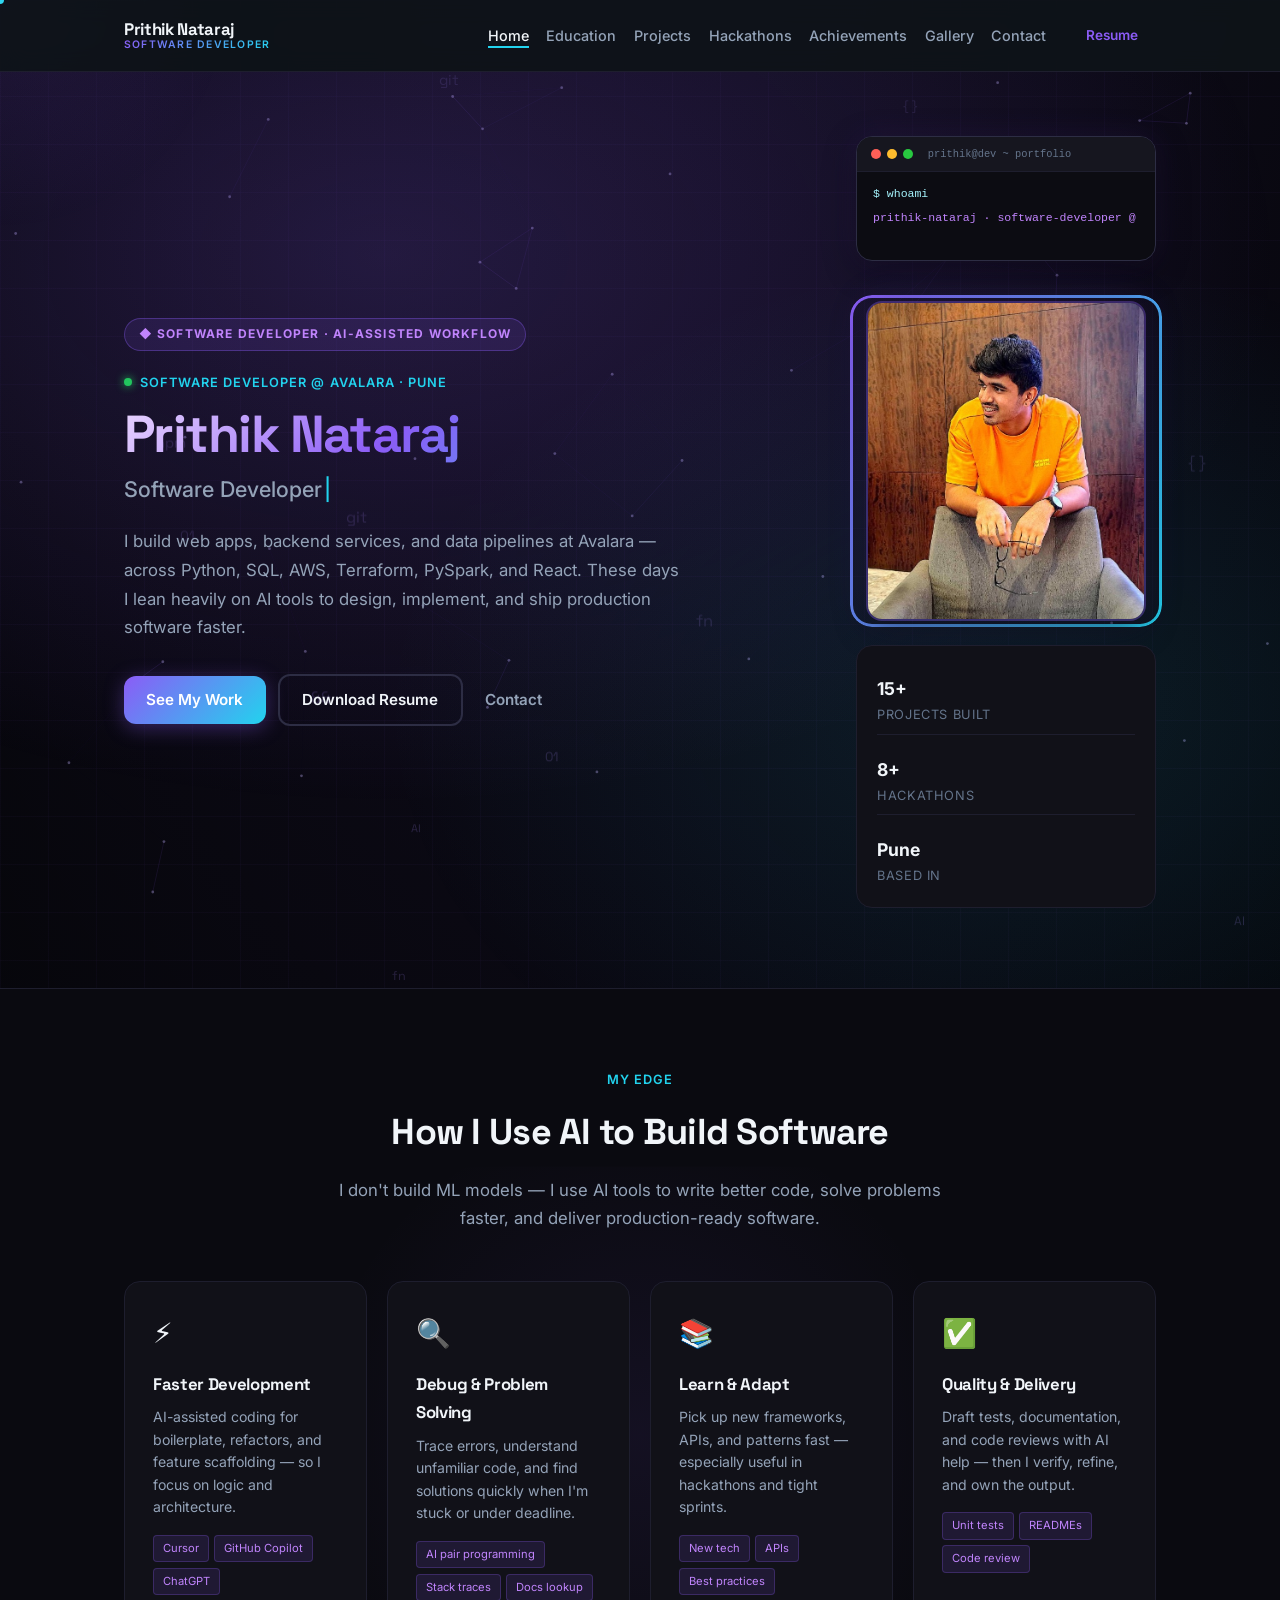
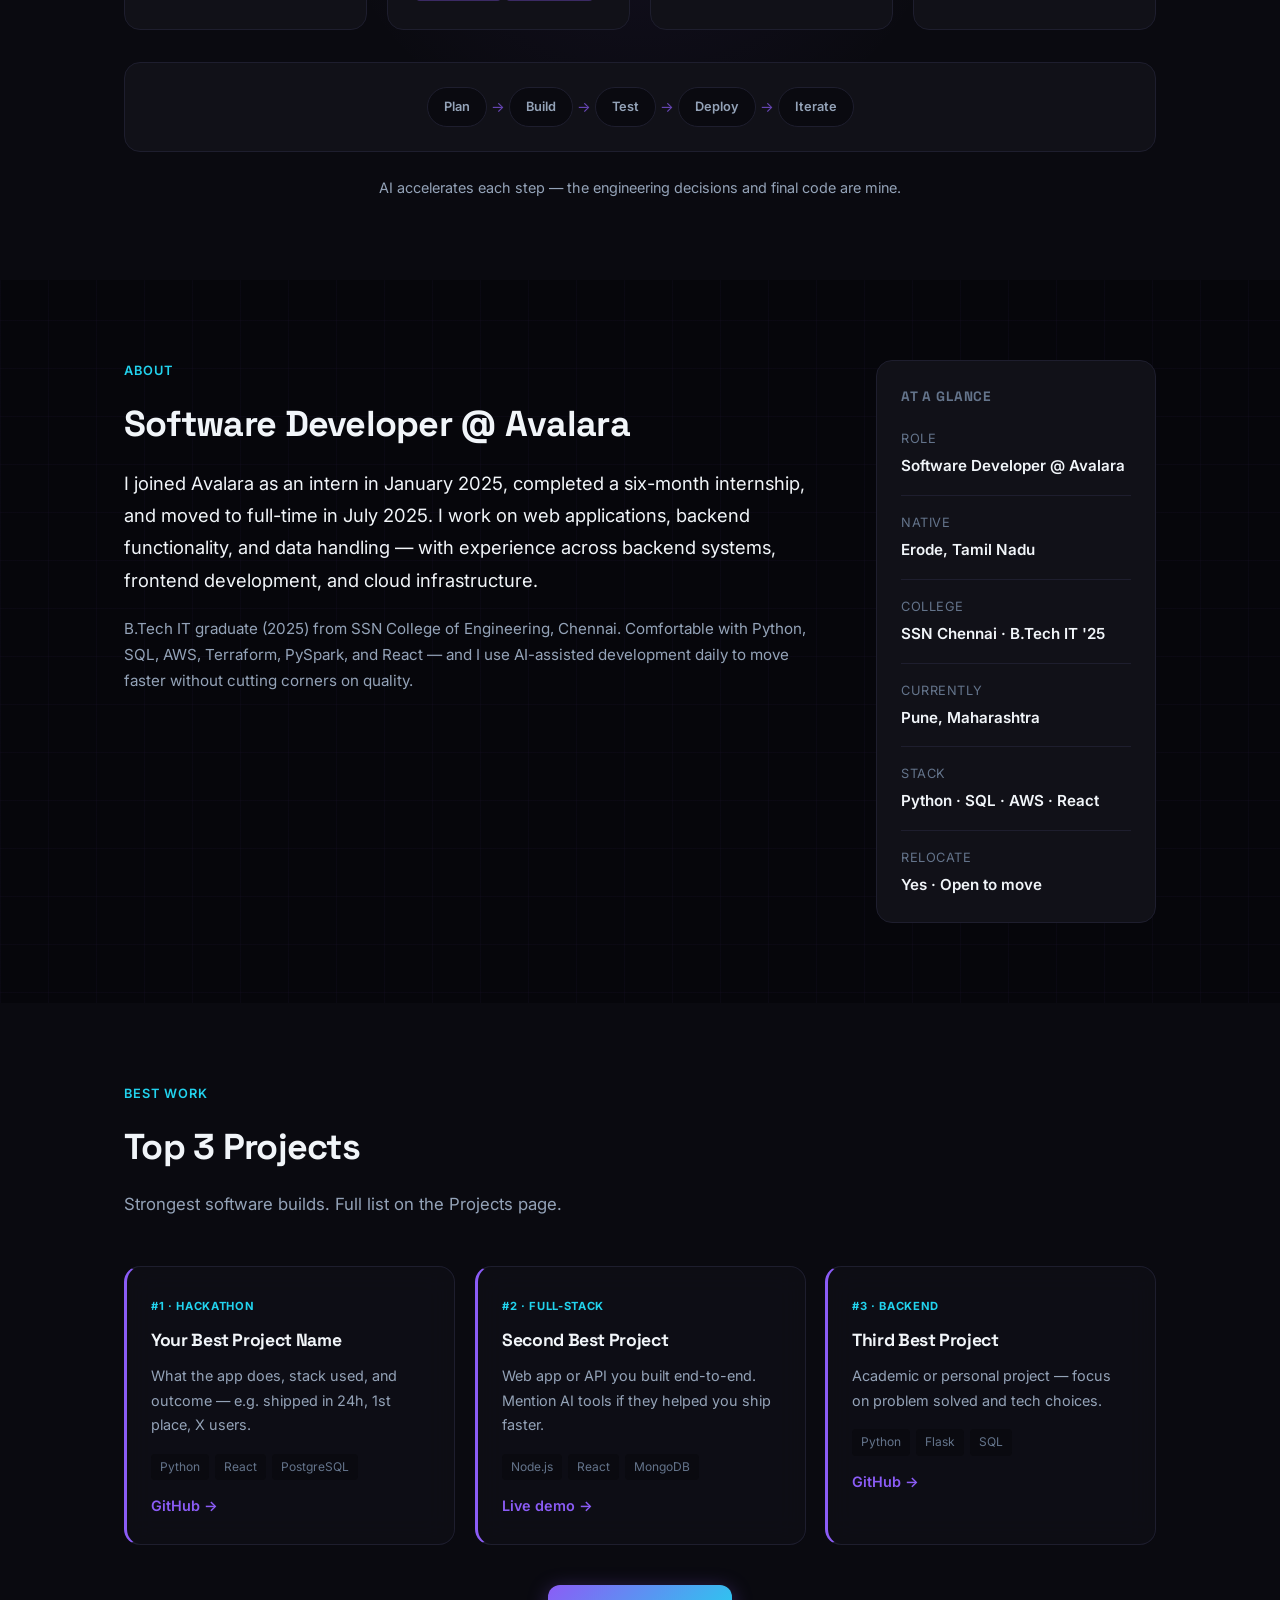
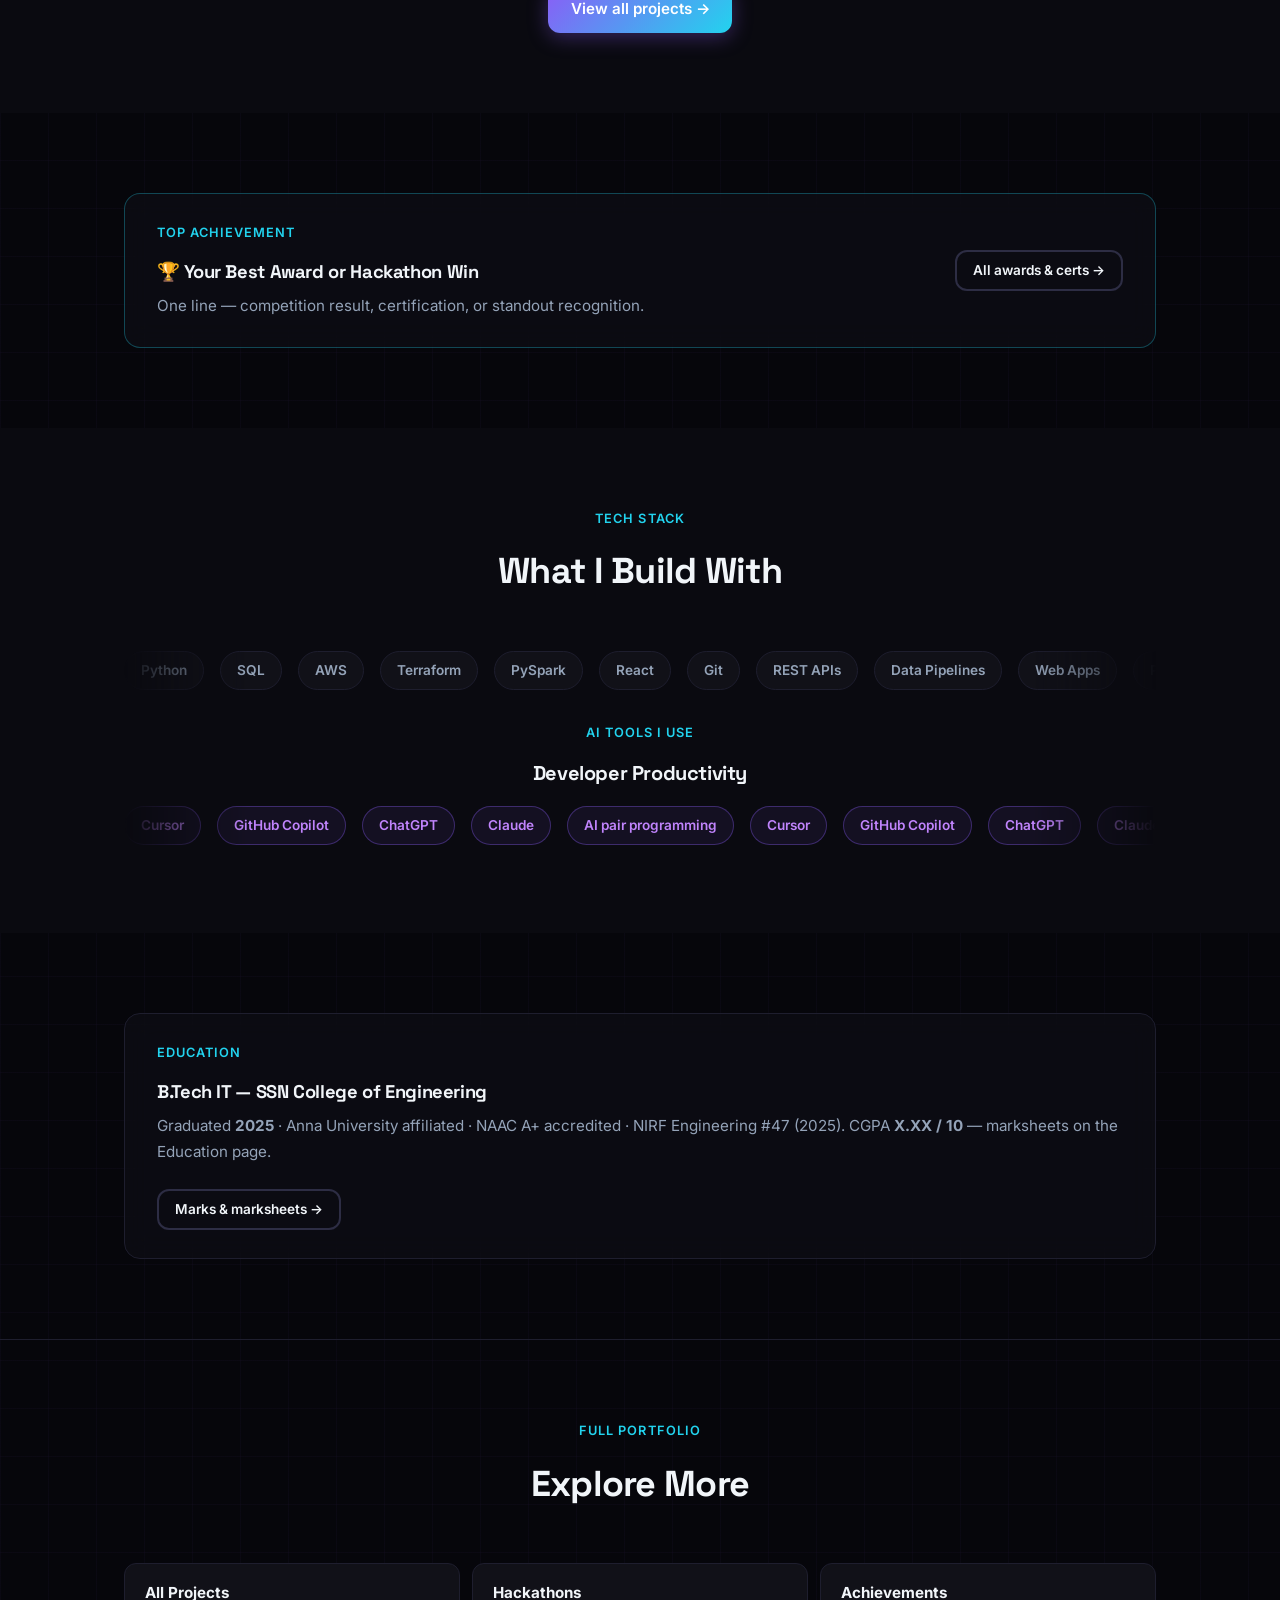
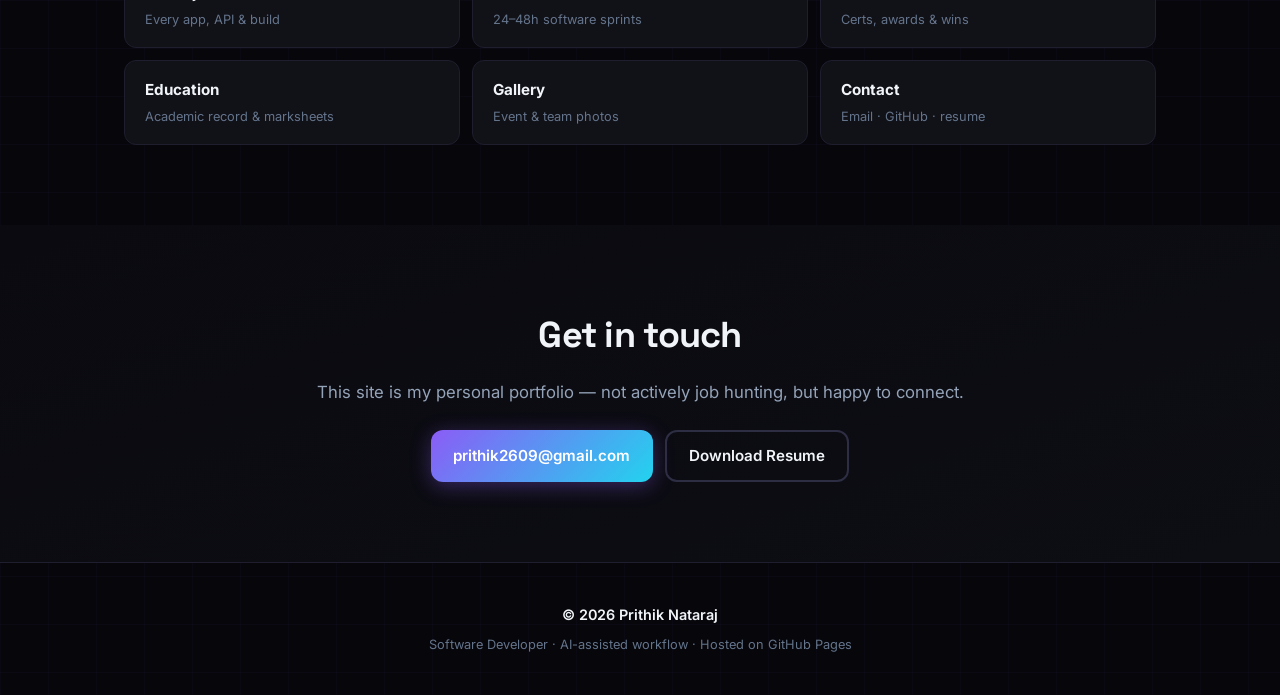
==== commit d9dd50d0: "Add AI-themed animated background, glass cards, and page transitions Layers a sitewide neural-networ" ====
--- a/index.html
+++ b/index.html
@@ -320,6 +320,7 @@
   <div id="site-footer"></div>
 
   <script src="js/layout.js"></script>
+  <script src="js/network-bg.js"></script>
   <script src="js/effects.js"></script>
   <script src="js/main.js"></script>
   <script src="js/particles.js"></script>
--- a/css/style.css
+++ b/css/style.css
@@ -302,7 +302,11 @@
 .nav__toggle {
   display: none;
   flex-direction: column;
+  align-items: center;
+  justify-content: center;
   gap: 5px;
+  min-width: 44px;
+  min-height: 44px;
   background: none;
   border: none;
   cursor: pointer;
@@ -549,6 +553,8 @@
 }
 
 .hero__photo img {
+  position: relative;
+  z-index: 1;
   width: 100%;
   max-width: 280px;
   margin: 0 auto;
@@ -1303,16 +1309,22 @@
     top: var(--header-height);
     left: 0;
     right: 0;
+    height: calc(100vh - var(--header-height));
     flex-direction: column;
     align-items: stretch;
     gap: 0;
     background: var(--color-bg-elevated);
     border-bottom: 1px solid var(--color-border);
     padding: 1rem var(--spacing);
+    overflow-y: auto;
     transform: translateY(-120%);
     opacity: 0;
     pointer-events: none;
     transition: transform var(--transition), opacity var(--transition);
+  }
+
+  body.nav-open {
+    overflow: hidden;
   }
 
   .nav__links--open {
@@ -2549,6 +2561,190 @@
   }
 }
 
+/* ============================================
+   Sitewide neural-network background
+   ============================================ */
+
+.network-bg {
+  position: fixed;
+  inset: 0;
+  width: 100%;
+  height: 100%;
+  z-index: -1;
+  pointer-events: none;
+}
+
+/* ============================================
+   Glassmorphism cards + animated gradient border
+   ============================================ */
+
+@keyframes borderFlow {
+  0%, 100% { background-position: 0% 50%; }
+  50% { background-position: 100% 50%; }
+}
+
+.preview-card,
+.hub-card,
+.edu-card,
+.hackathon-card,
+.project-card,
+.award-card,
+.cert-card,
+.contact__card,
+.snapshot-card {
+  position: relative;
+  overflow: hidden;
+  background: rgba(17, 17, 24, 0.55);
+  backdrop-filter: blur(14px) saturate(140%);
+  -webkit-backdrop-filter: blur(14px) saturate(140%);
+}
+
+.preview-card::before,
+.hub-card::before,
+.edu-card::before,
+.hackathon-card::before,
+.project-card::before,
+.award-card::before,
+.cert-card::before,
+.contact__card::before,
+.snapshot-card::before {
+  content: "";
+  position: absolute;
+  inset: 0;
+  padding: 1px;
+  border-radius: inherit;
+  background: linear-gradient(120deg, var(--color-primary), var(--color-accent), var(--color-ai), var(--color-primary));
+  background-size: 300% 300%;
+  -webkit-mask: linear-gradient(#000 0 0) content-box, linear-gradient(#000 0 0);
+  -webkit-mask-composite: xor;
+  mask-composite: exclude;
+  opacity: 0;
+  transition: opacity var(--transition);
+  animation: borderFlow 4s ease infinite;
+  pointer-events: none;
+}
+
+.preview-card:hover::before,
+.hub-card:hover::before,
+.edu-card:hover::before,
+.hackathon-card:hover::before,
+.project-card:hover::before,
+.award-card:hover::before,
+.cert-card:hover::before,
+.contact__card:hover::before,
+.snapshot-card:hover::before {
+  opacity: 1;
+}
+
+.preview-card::after,
+.hub-card::after,
+.edu-card::after,
+.hackathon-card::after,
+.project-card::after,
+.award-card::after,
+.cert-card::after,
+.contact__card::after,
+.snapshot-card::after {
+  content: "";
+  position: absolute;
+  top: 0;
+  left: -60%;
+  width: 40%;
+  height: 100%;
+  background: linear-gradient(115deg, transparent, rgba(255, 255, 255, 0.07), transparent);
+  transform: skewX(-20deg);
+  transition: transform 0.8s ease;
+  pointer-events: none;
+}
+
+.preview-card:hover::after,
+.hub-card:hover::after,
+.edu-card:hover::after,
+.hackathon-card:hover::after,
+.project-card:hover::after,
+.award-card:hover::after,
+.cert-card:hover::after,
+.contact__card:hover::after,
+.snapshot-card:hover::after {
+  transform: translateX(400%) skewX(-20deg);
+}
+
+/* ============================================
+   Hero photo — animated gradient halo ring
+   ============================================ */
+
+.hero__photo {
+  position: relative;
+}
+
+.hero__photo::before {
+  content: "";
+  position: absolute;
+  inset: -6px;
+  border-radius: calc(var(--radius-lg) + 6px);
+  padding: 3px;
+  background: linear-gradient(120deg, var(--color-primary), var(--color-accent), var(--color-ai), var(--color-primary));
+  background-size: 300% 300%;
+  -webkit-mask: linear-gradient(#000 0 0) content-box, linear-gradient(#000 0 0);
+  -webkit-mask-composite: xor;
+  mask-composite: exclude;
+  animation: borderFlow 5s ease infinite;
+  pointer-events: none;
+}
+
+/* ============================================
+   Achievement / win badge glow
+   ============================================ */
+
+.hackathon-card__result--win {
+  animation: winPulse 2.4s ease-in-out infinite;
+}
+
+@keyframes winPulse {
+  0%, 100% { box-shadow: 0 0 0 rgba(34, 197, 94, 0); }
+  50% { box-shadow: 0 0 14px rgba(34, 197, 94, 0.55); }
+}
+
+/* ============================================
+   Page hero stat chips (secondary pages)
+   ============================================ */
+
+.page-hero__stats {
+  display: flex;
+  flex-wrap: wrap;
+  gap: 2rem;
+  margin-top: 1.5rem;
+  list-style: none;
+}
+
+.page-hero__stat-value {
+  display: block;
+  font-family: var(--font-display);
+  font-size: 1.5rem;
+  font-weight: 700;
+  background: var(--gradient-text);
+  -webkit-background-clip: text;
+  -webkit-text-fill-color: transparent;
+  background-clip: text;
+}
+
+.page-hero__stat-label {
+  font-size: 0.8rem;
+  color: var(--color-text-muted);
+}
+
+/* ============================================
+   Page-exit transition
+   ============================================ */
+
+body {
+  transition: opacity 0.25s ease;
+}
+
+body.page-exit {
+  opacity: 0;
+}
+
 @media (prefers-reduced-motion: reduce) {
   .marquee__track {
     animation: none;
@@ -2559,8 +2755,27 @@
 
   .cursor-spotlight,
   .cursor-dot,
-  .particle-canvas {
+  .particle-canvas,
+  .network-bg {
     display: none !important;
+  }
+
+  .preview-card::before,
+  .hub-card::before,
+  .edu-card::before,
+  .hackathon-card::before,
+  .project-card::before,
+  .award-card::before,
+  .cert-card::before,
+  .contact__card::before,
+  .snapshot-card::before,
+  .hero__photo::before,
+  .hackathon-card__result--win {
+    animation: none;
+  }
+
+  body {
+    transition: none;
   }
 
   .hero__name--split .hero__letter {
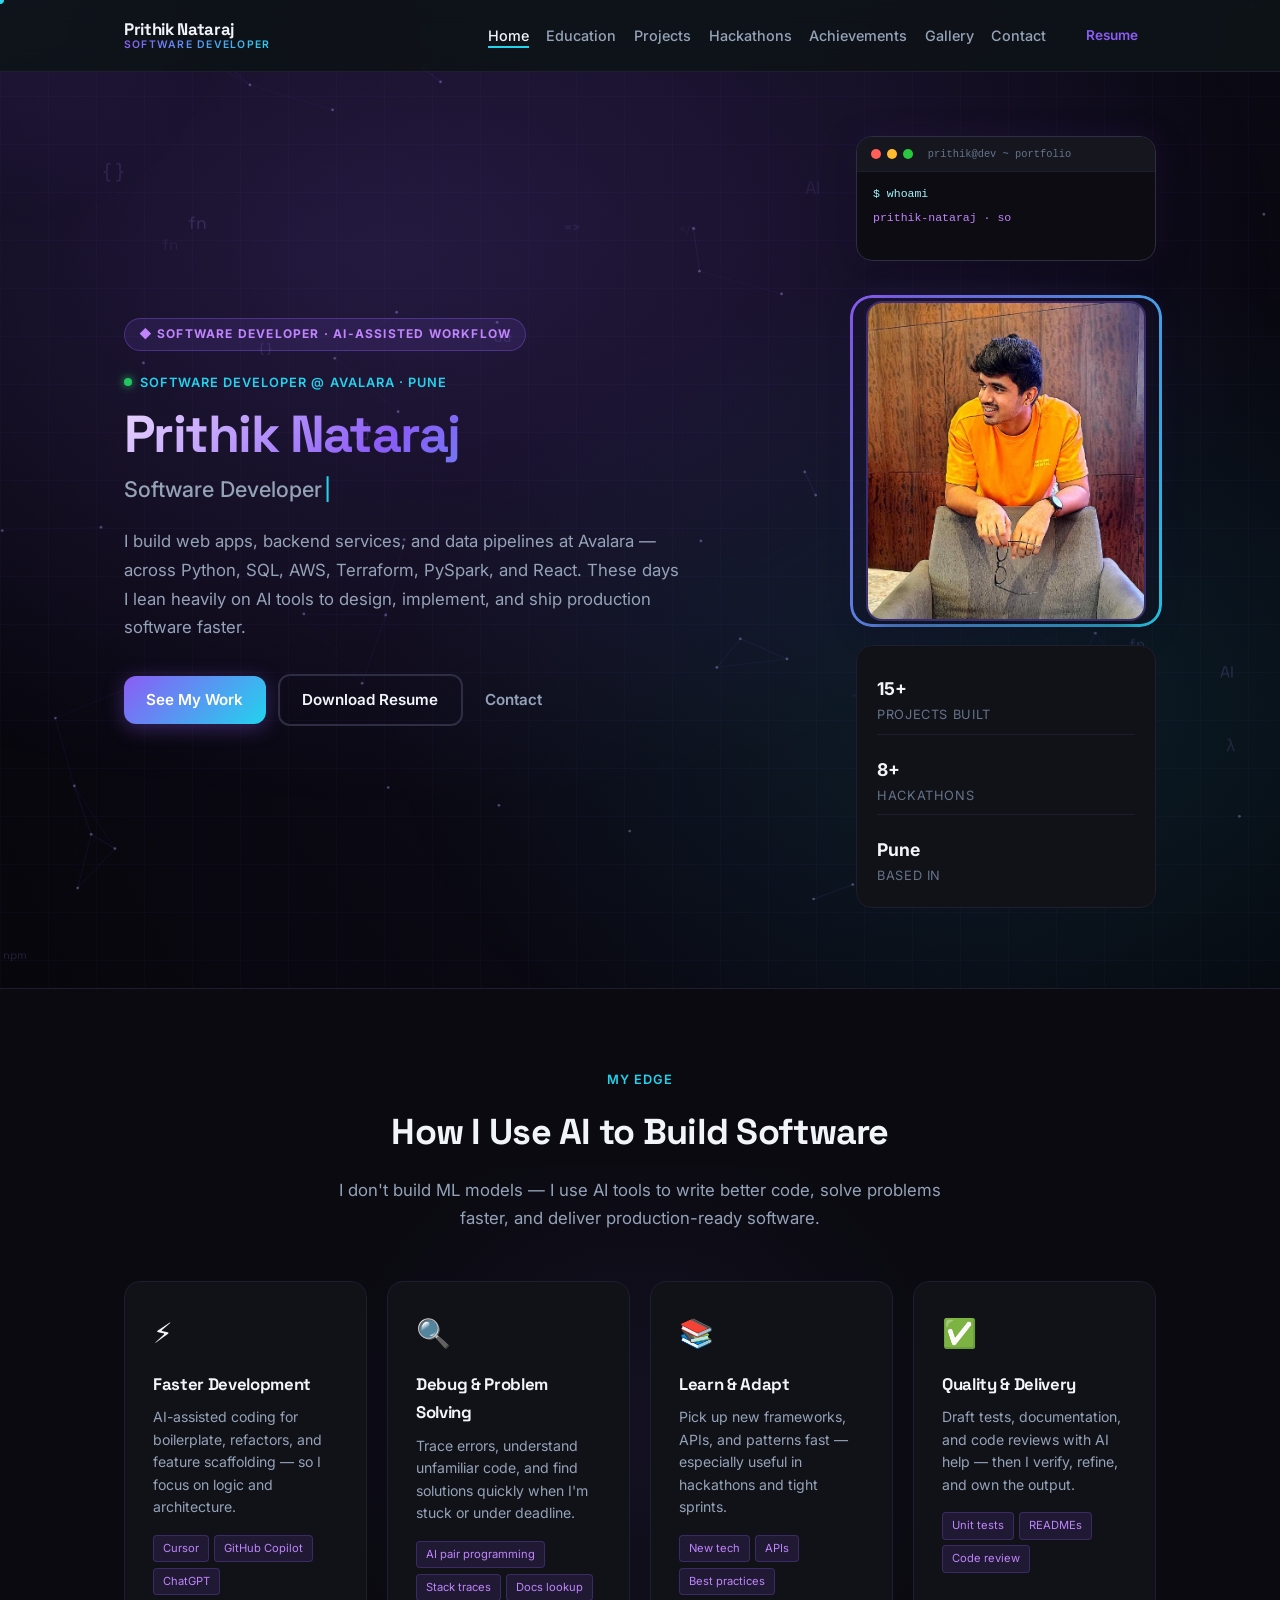
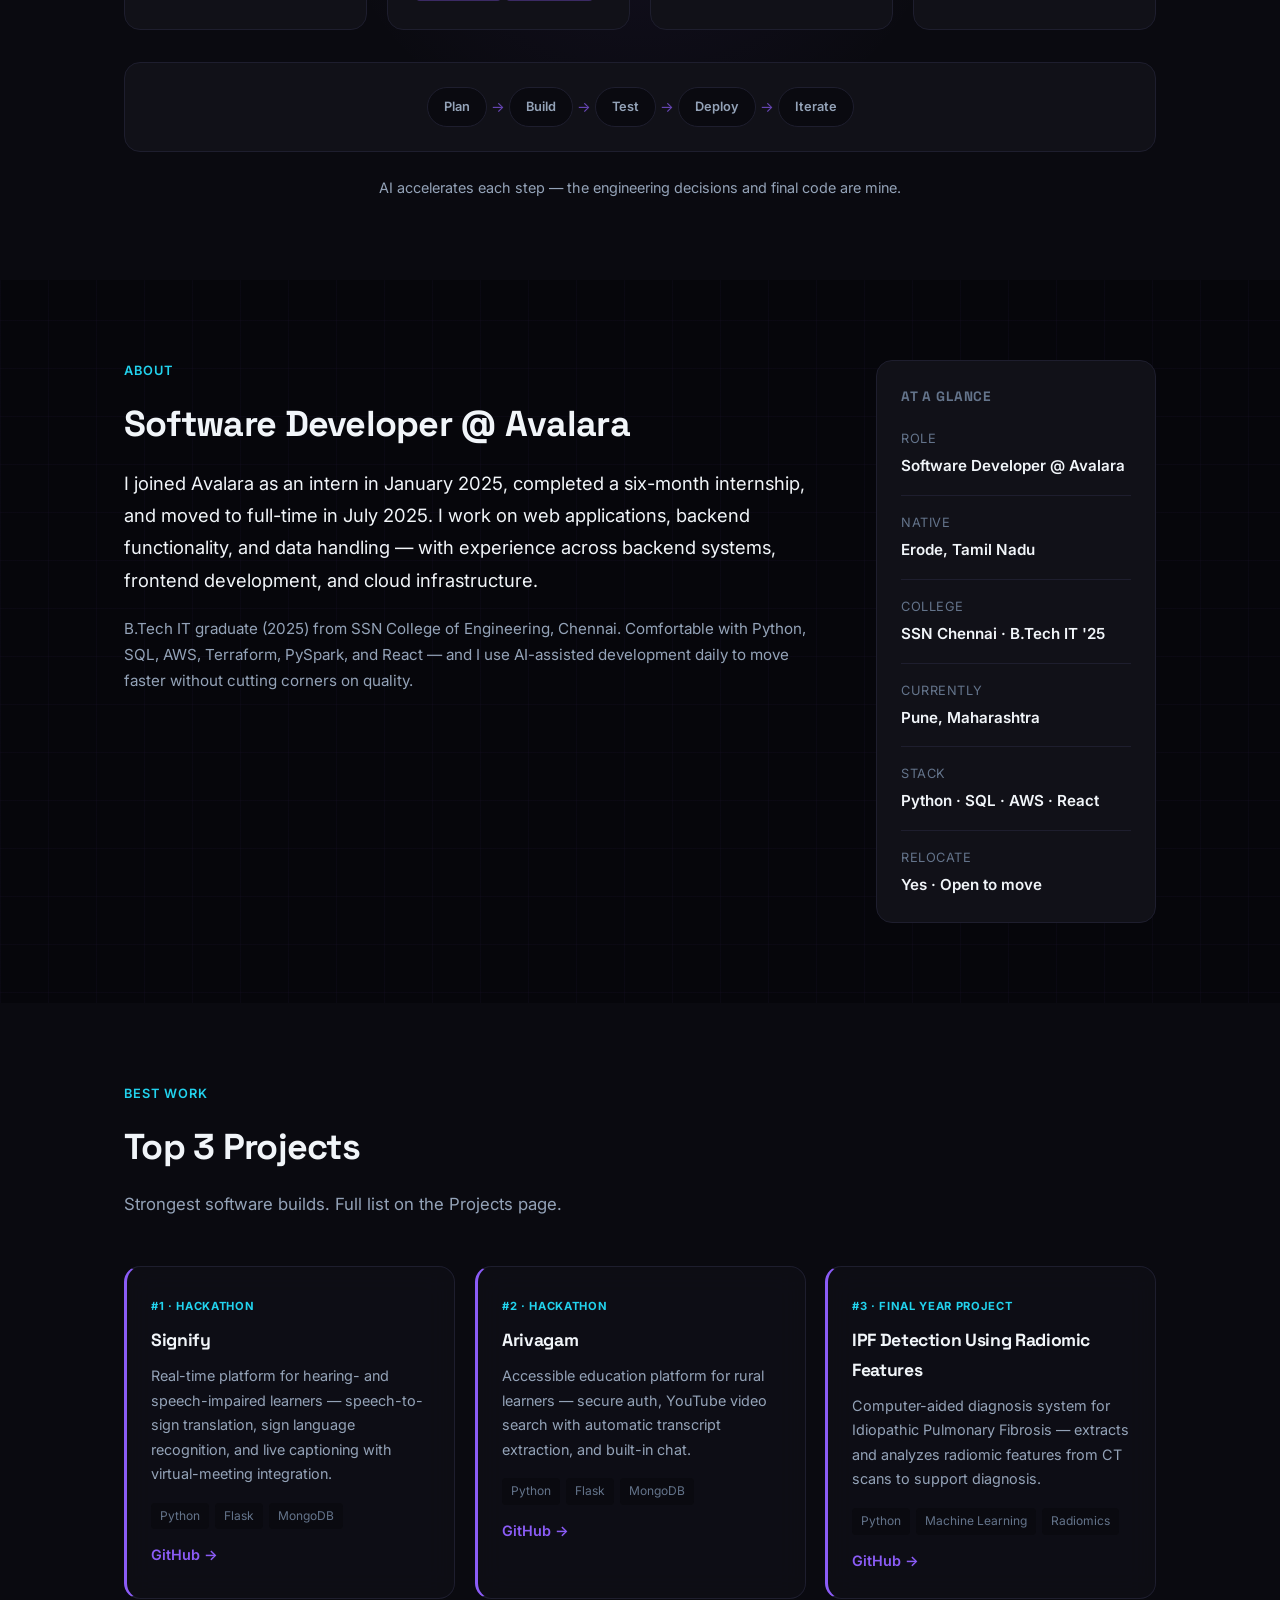
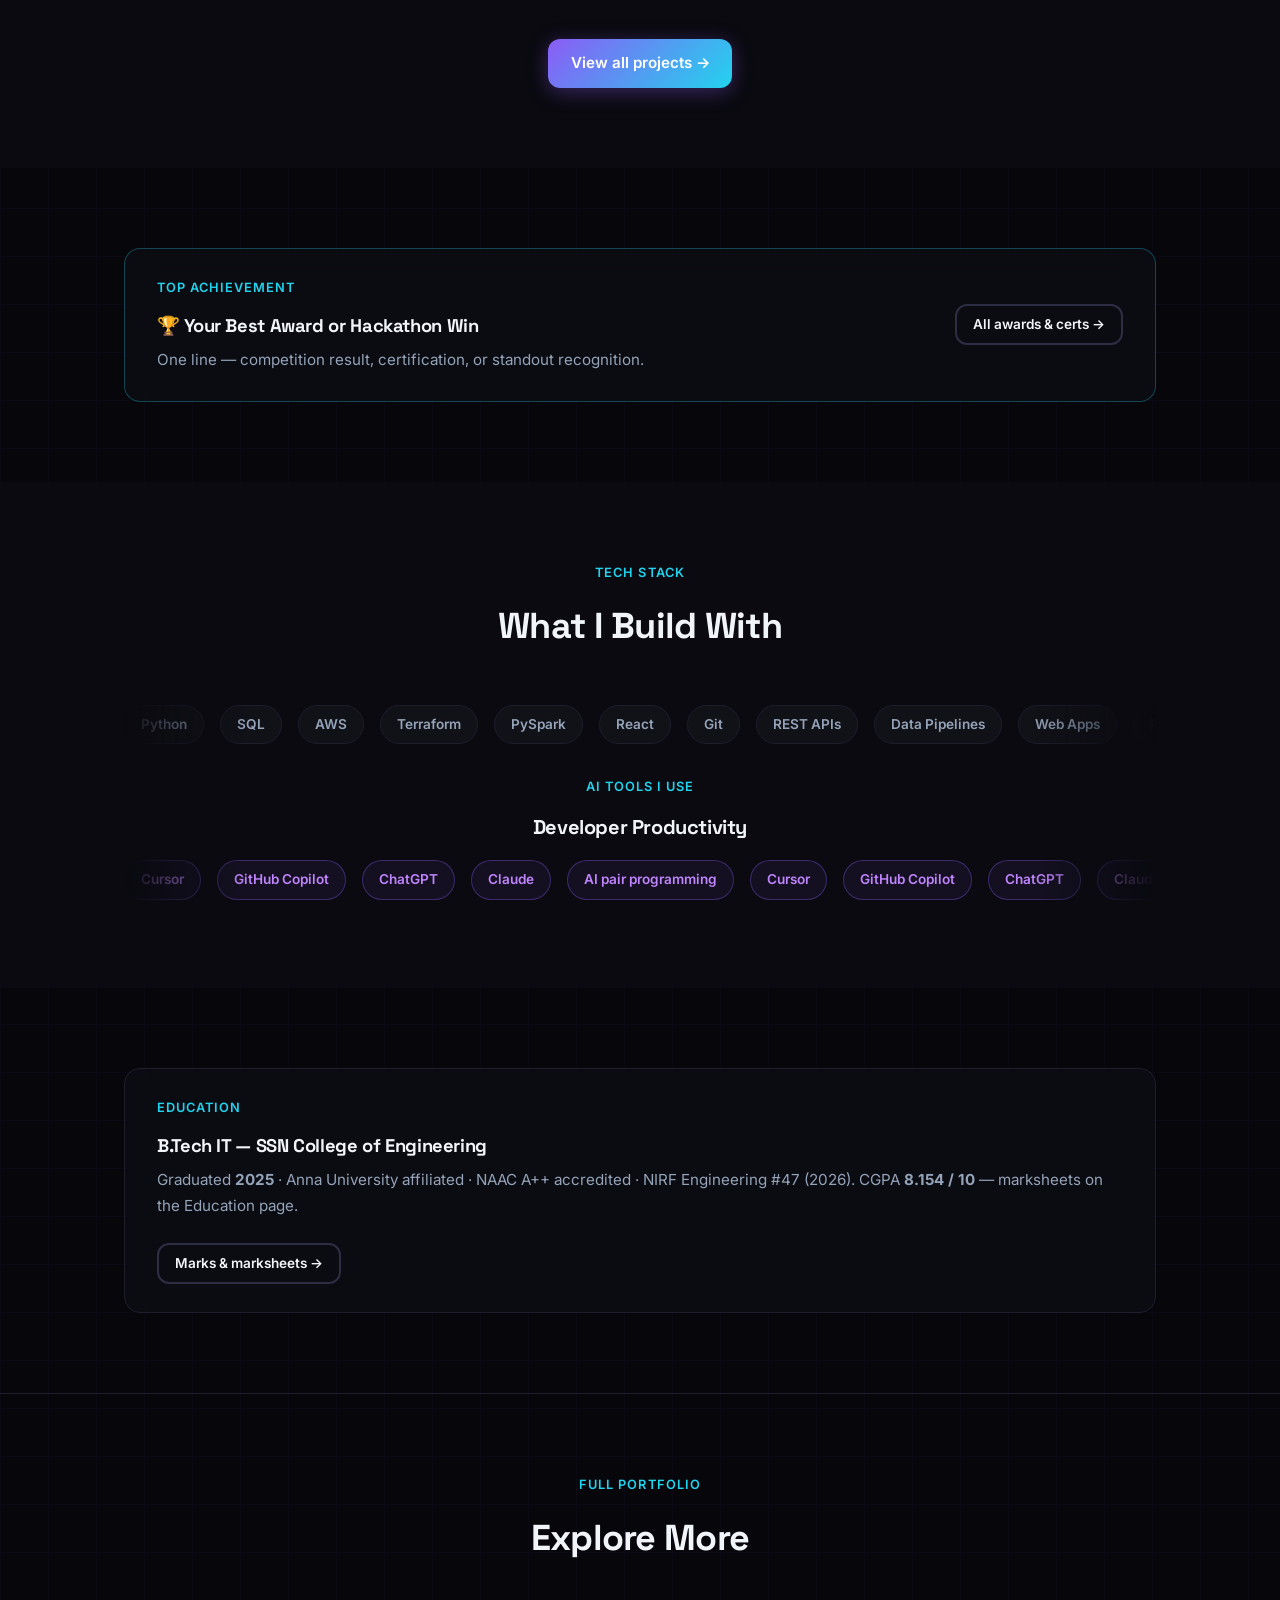
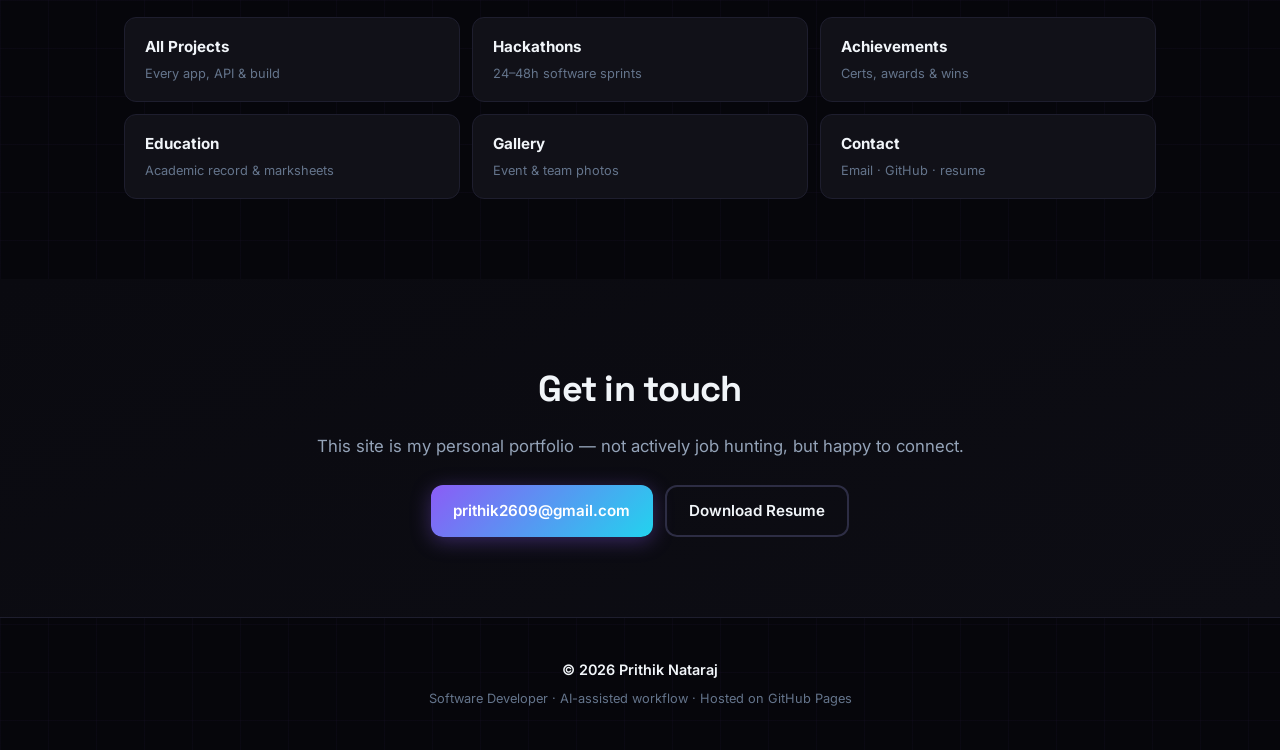
==== commit 24884ac7: "Fill in real education and project content Replaces placeholder education numbers and project cards " ====
--- a/index.html
+++ b/index.html
@@ -185,26 +185,26 @@
         <div class="preview-grid preview-grid--featured reveal-stagger">
           <article class="preview-card preview-card--featured tilt-card reveal">
             <span class="preview-card__tag">#1 · Hackathon</span>
-            <h3 class="preview-card__title">Your Best Project Name</h3>
+            <h3 class="preview-card__title">Signify</h3>
             <p class="preview-card__text">
-              What the app does, stack used, and outcome — e.g. shipped in 24h, 1st place, X users.
-            </p>
-            <ul class="preview-card__tags"><li>Python</li><li>React</li><li>PostgreSQL</li></ul>
-            <a href="#" target="_blank" rel="noopener noreferrer">GitHub →</a>
+              Real-time platform for hearing- and speech-impaired learners — speech-to-sign translation, sign language recognition, and live captioning with virtual-meeting integration.
+            </p>
+            <ul class="preview-card__tags"><li>Python</li><li>Flask</li><li>MongoDB</li></ul>
+            <a href="https://github.com/prithiknataraj/Signify" target="_blank" rel="noopener noreferrer">GitHub →</a>
           </article>
           <article class="preview-card preview-card--featured tilt-card reveal reveal--delay">
-            <span class="preview-card__tag">#2 · Full-Stack</span>
-            <h3 class="preview-card__title">Second Best Project</h3>
-            <p class="preview-card__text">Web app or API you built end-to-end. Mention AI tools if they helped you ship faster.</p>
-            <ul class="preview-card__tags"><li>Node.js</li><li>React</li><li>MongoDB</li></ul>
-            <a href="#" target="_blank" rel="noopener noreferrer">Live demo →</a>
+            <span class="preview-card__tag">#2 · Hackathon</span>
+            <h3 class="preview-card__title">Arivagam</h3>
+            <p class="preview-card__text">Accessible education platform for rural learners — secure auth, YouTube video search with automatic transcript extraction, and built-in chat.</p>
+            <ul class="preview-card__tags"><li>Python</li><li>Flask</li><li>MongoDB</li></ul>
+            <a href="https://github.com/prithiknataraj/Arivagam." target="_blank" rel="noopener noreferrer">GitHub →</a>
           </article>
           <article class="preview-card preview-card--featured tilt-card reveal reveal--delay-2">
-            <span class="preview-card__tag">#3 · Backend</span>
-            <h3 class="preview-card__title">Third Best Project</h3>
-            <p class="preview-card__text">Academic or personal project — focus on problem solved and tech choices.</p>
-            <ul class="preview-card__tags"><li>Python</li><li>Flask</li><li>SQL</li></ul>
-            <a href="#" target="_blank" rel="noopener noreferrer">GitHub →</a>
+            <span class="preview-card__tag">#3 · Final Year Project</span>
+            <h3 class="preview-card__title">IPF Detection Using Radiomic Features</h3>
+            <p class="preview-card__text">Computer-aided diagnosis system for Idiopathic Pulmonary Fibrosis — extracts and analyzes radiomic features from CT scans to support diagnosis.</p>
+            <ul class="preview-card__tags"><li>Python</li><li>Machine Learning</li><li>Radiomics</li></ul>
+            <a href="https://github.com/prithiknataraj/IPF-detection-using-radiomic-features" target="_blank" rel="noopener noreferrer">GitHub →</a>
           </article>
         </div>
         <p class="section__cta reveal">
@@ -260,8 +260,8 @@
             <p class="eyebrow">Education</p>
             <h2 class="snapshot-card__title">B.Tech IT — SSN College of Engineering</h2>
             <p class="snapshot-card__text">
-              Graduated <strong>2025</strong> · Anna University affiliated · NAAC A+ accredited ·
-              NIRF Engineering #47 (2025). CGPA <strong>X.XX / 10</strong> — marksheets on the Education page.
+              Graduated <strong>2025</strong> · Anna University affiliated · NAAC A++ accredited ·
+              NIRF Engineering #47 (2026). CGPA <strong>8.154 / 10</strong> — marksheets on the Education page.
             </p>
           </div>
           <a href="education.html" class="btn btn--secondary btn--small">Marks &amp; marksheets →</a>
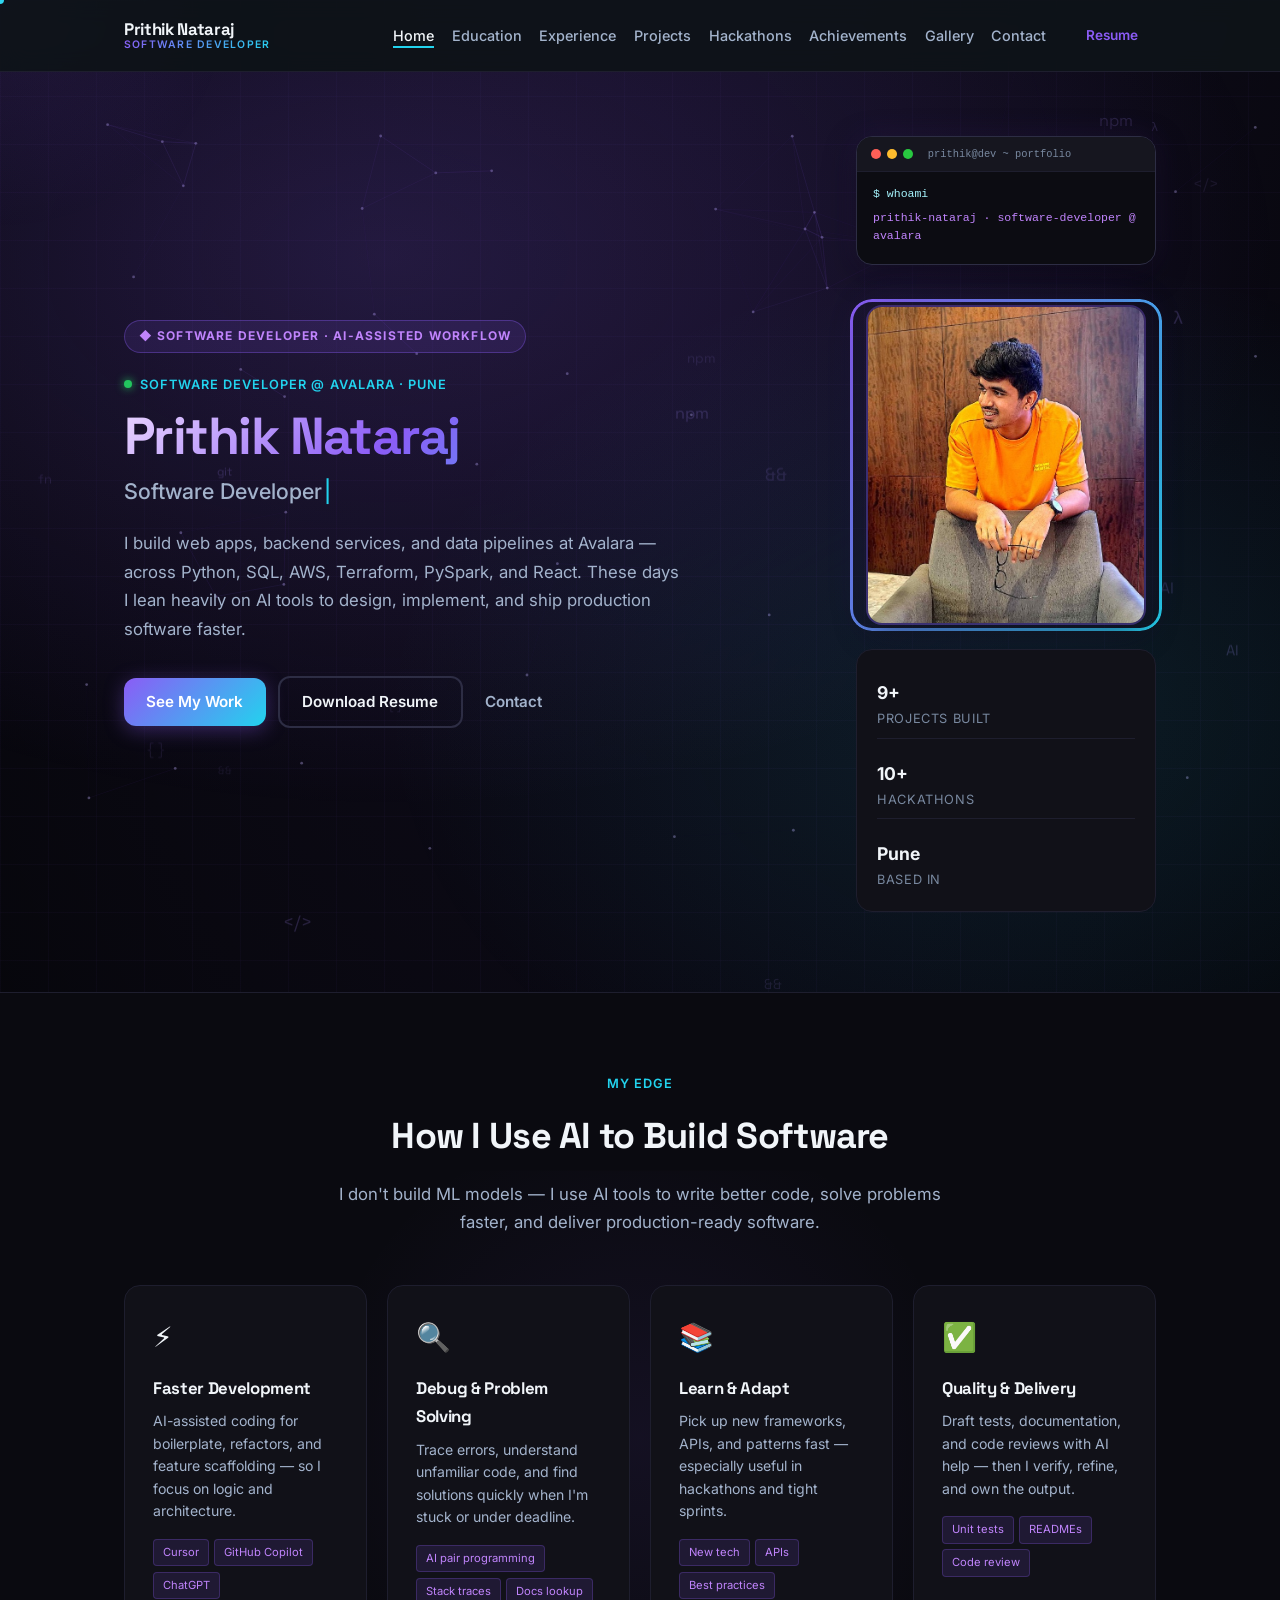
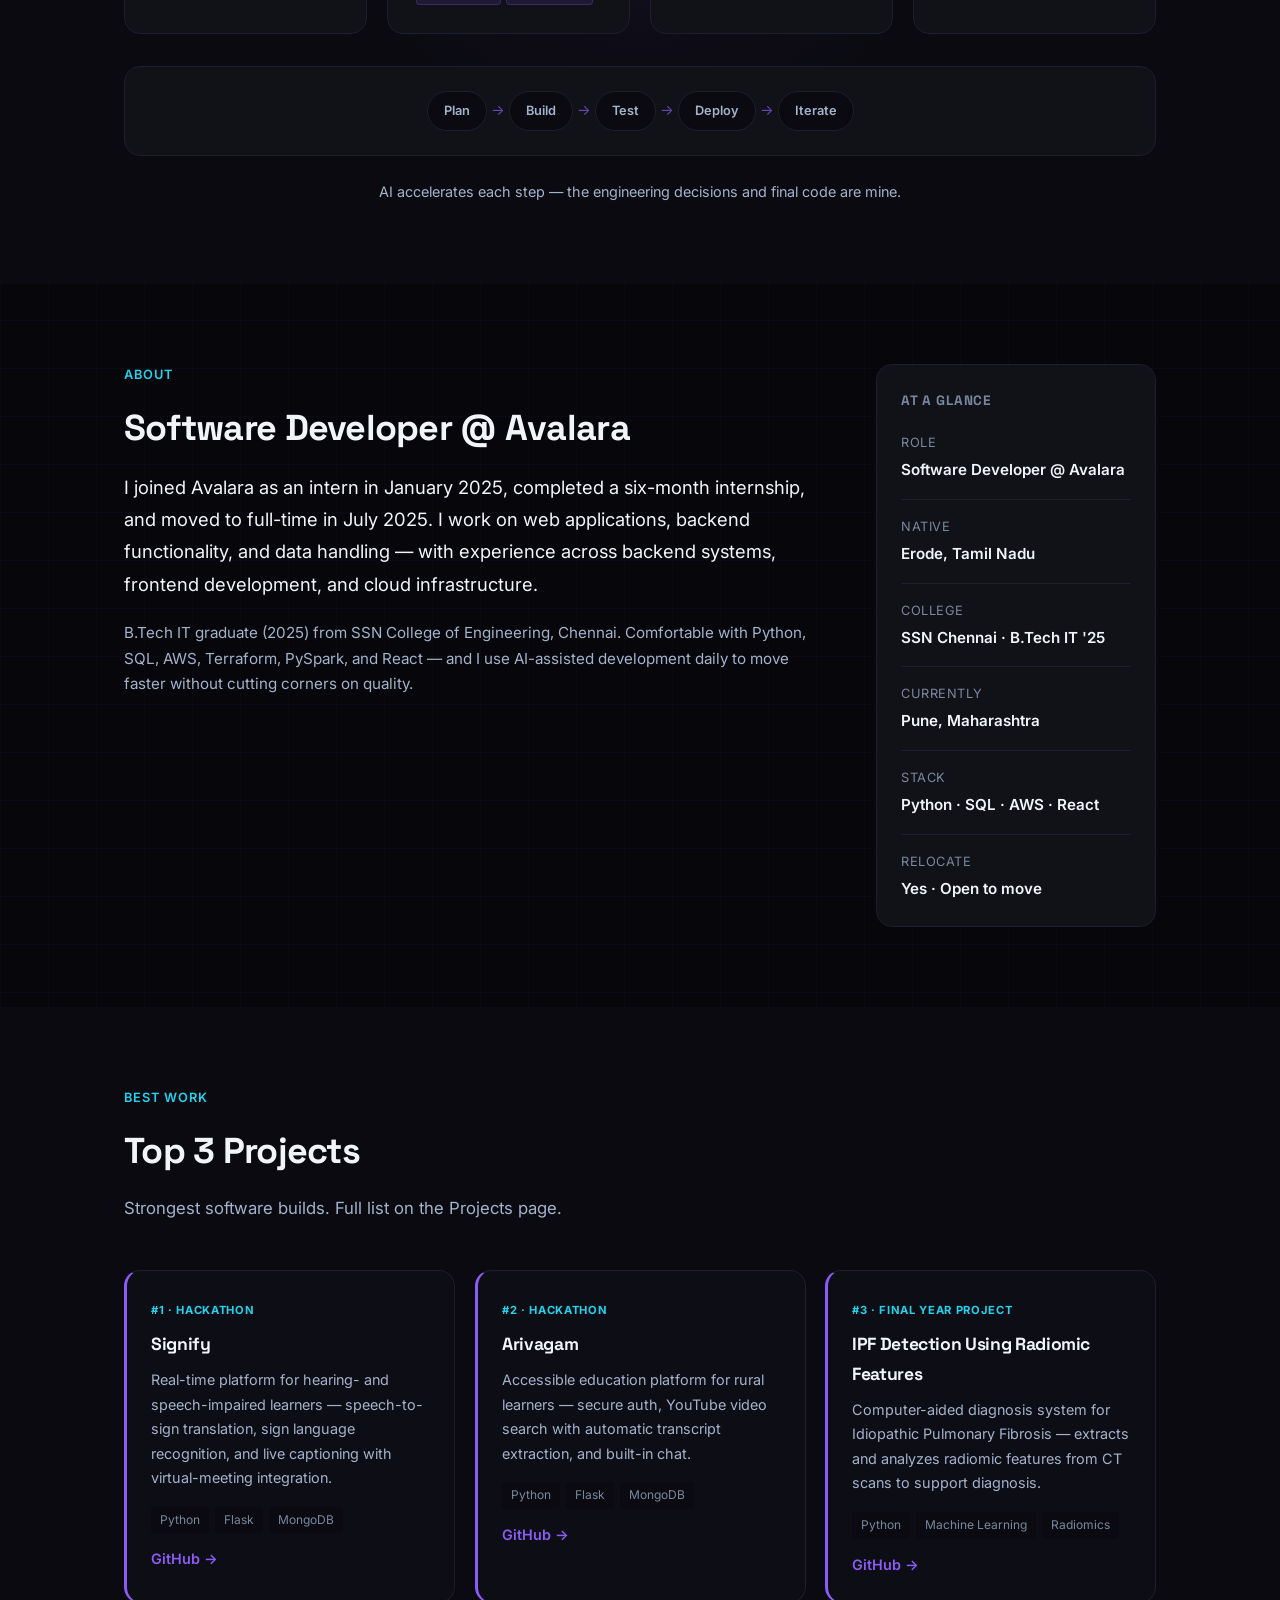
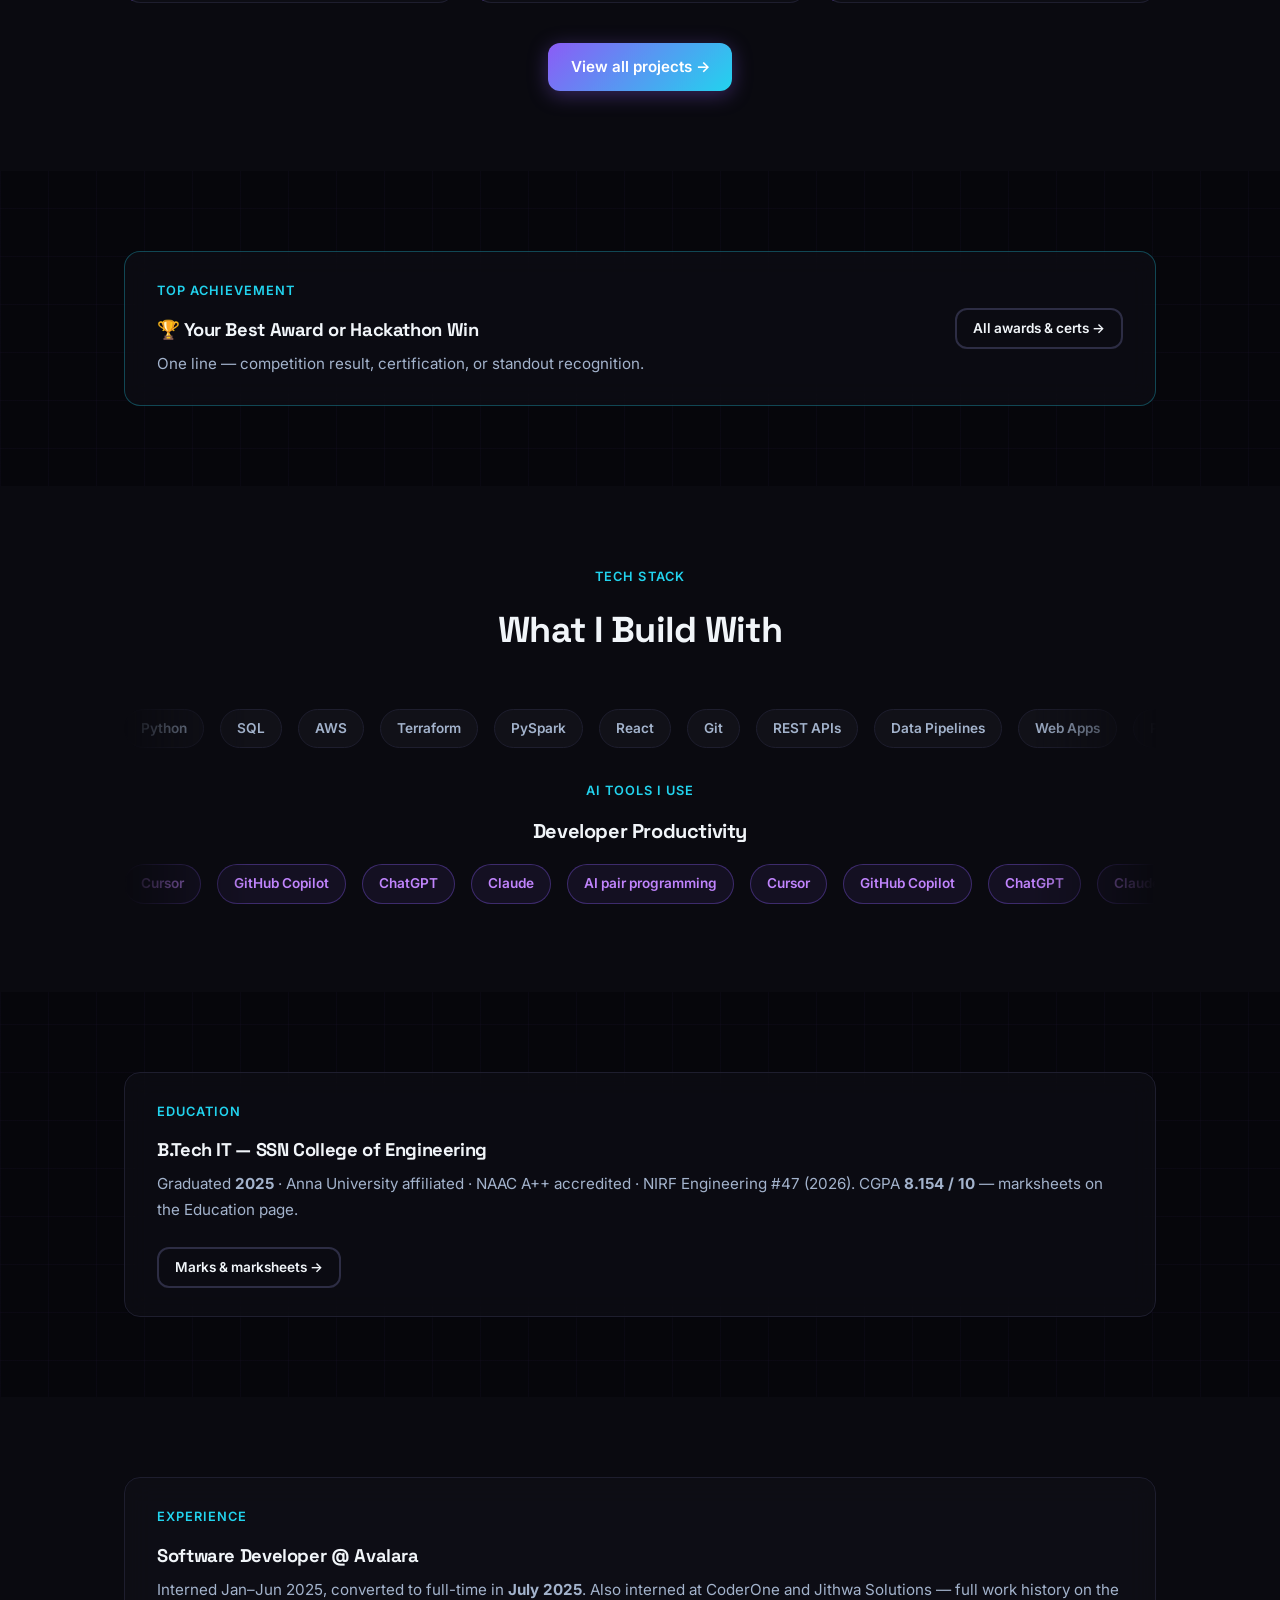
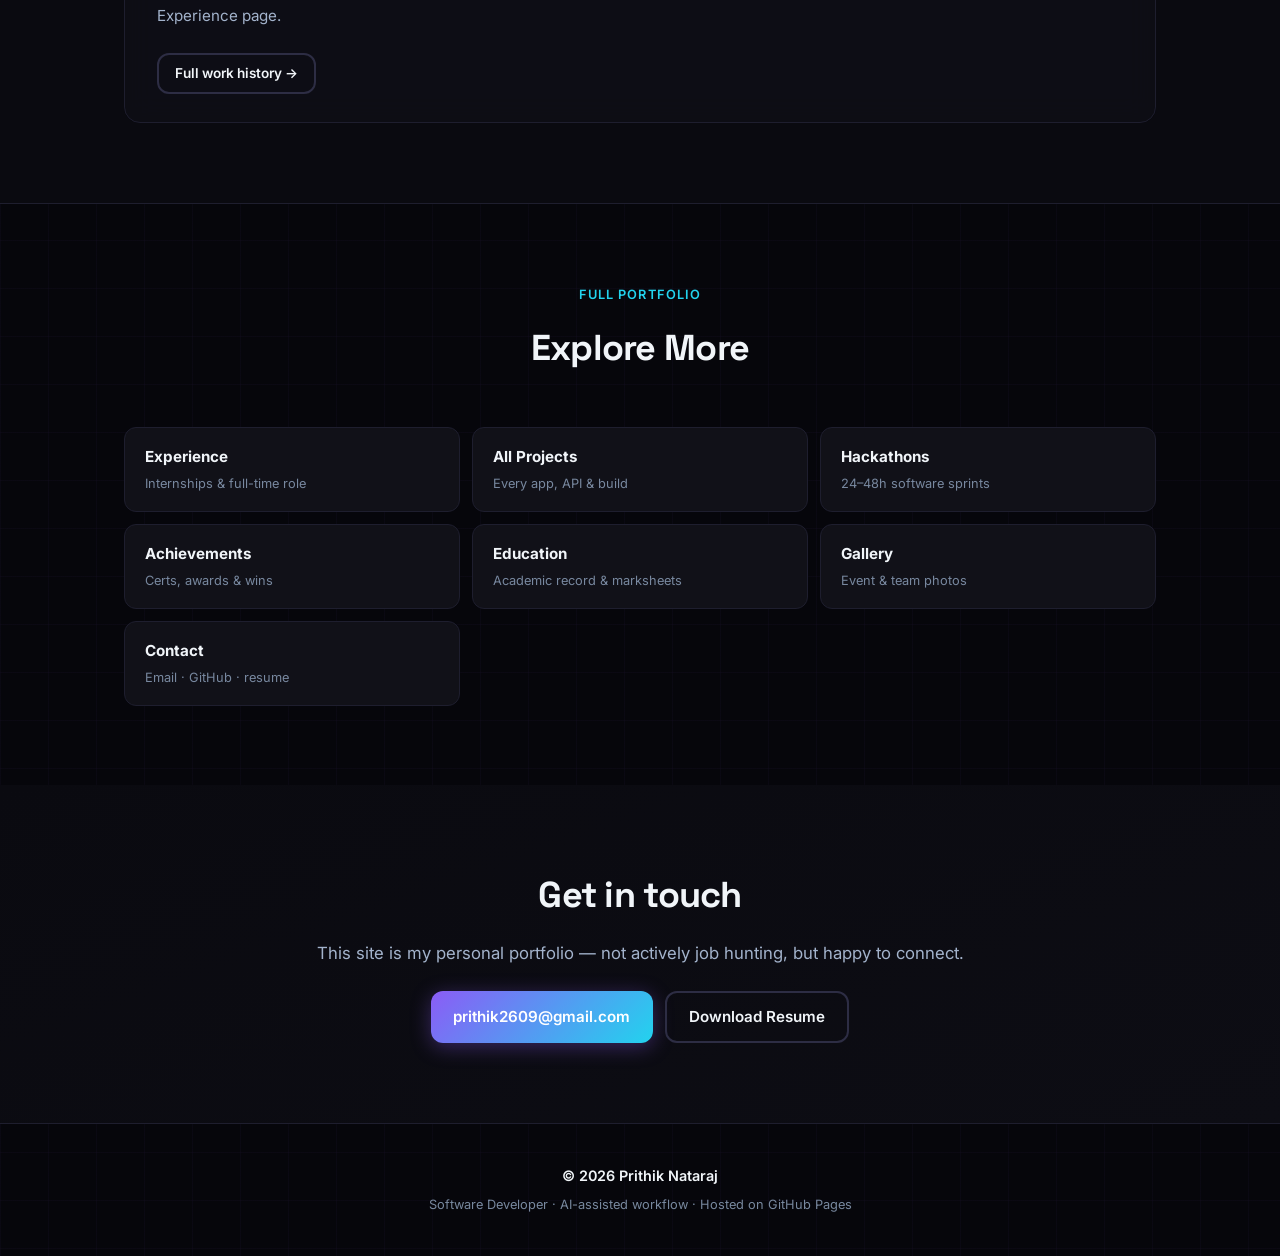
==== commit b57197ff: "Add work experience page, real certifications, and sports awards Adds a new Experience page covering" ====
--- a/index.html
+++ b/index.html
@@ -56,11 +56,11 @@
           </div>
           <ul class="hero__stats tilt-card" aria-label="Quick highlights">
             <li>
-              <span class="hero__stat-value" data-count="15" data-suffix="+">0+</span>
+              <span class="hero__stat-value" data-count="9" data-suffix="+">0+</span>
               <span class="hero__stat-label">Projects Built</span>
             </li>
             <li>
-              <span class="hero__stat-value" data-count="8" data-suffix="+">0+</span>
+              <span class="hero__stat-value" data-count="10" data-suffix="+">0+</span>
               <span class="hero__stat-label">Hackathons</span>
             </li>
             <li>
@@ -269,6 +269,22 @@
       </div>
     </section>
 
+    <section class="section section--alt">
+      <div class="container">
+        <div class="snapshot-card reveal">
+          <div class="snapshot-card__content">
+            <p class="eyebrow">Experience</p>
+            <h2 class="snapshot-card__title">Software Developer @ Avalara</h2>
+            <p class="snapshot-card__text">
+              Interned Jan–Jun 2025, converted to full-time in <strong>July 2025</strong>. Also interned at
+              CoderOne and Jithwa Solutions — full work history on the Experience page.
+            </p>
+          </div>
+          <a href="experience.html" class="btn btn--secondary btn--small">Full work history →</a>
+        </div>
+      </div>
+    </section>
+
     <section class="section explore-more">
       <div class="container">
         <header class="section__header section__header--center reveal">
@@ -276,6 +292,10 @@
           <h2 class="section__title">Explore More</h2>
         </header>
         <nav class="explore-grid reveal-stagger reveal" aria-label="Portfolio pages">
+          <a href="experience.html" class="explore-link tilt-card">
+            <span class="explore-link__label">Experience</span>
+            <span class="explore-link__desc">Internships &amp; full-time role</span>
+          </a>
           <a href="projects.html" class="explore-link tilt-card">
             <span class="explore-link__label">All Projects</span>
             <span class="explore-link__desc">Every app, API &amp; build</span>
--- a/css/style.css
+++ b/css/style.css
@@ -10,12 +10,13 @@
   --color-bg-card: #111118;
   --color-bg-alt: #0a0a10;
   --color-text: #f1f5f9;
-  --color-text-muted: #94a3b8;
-  --color-text-subtle: #64748b;
+  --color-text-muted: #a3b3cc;
+  --color-text-subtle: #78889f;
   --color-primary: #8b5cf6;
   --color-primary-hover: #a78bfa;
   --color-accent: #22d3ee;
   --color-ai: #c084fc;
+  --color-warm: #fbbf24;
   --color-glow: rgba(139, 92, 246, 0.45);
   --color-border: #1e1e2e;
   --color-border-light: #2d2d44;
@@ -877,6 +878,20 @@
   border-color: var(--color-primary);
   transform: translateY(-2px) scale(1.04);
   box-shadow: 0 4px 12px rgba(139, 92, 246, 0.2);
+}
+
+.skill-tag:nth-child(3n+2):hover,
+.skill-tag:nth-child(3n+2):focus {
+  background: rgba(34, 211, 238, 0.15);
+  border-color: var(--color-accent);
+  box-shadow: 0 4px 12px rgba(34, 211, 238, 0.2);
+}
+
+.skill-tag:nth-child(3n):hover,
+.skill-tag:nth-child(3n):focus {
+  background: rgba(251, 191, 36, 0.15);
+  border-color: var(--color-warm);
+  box-shadow: 0 4px 12px rgba(251, 191, 36, 0.2);
 }
 
 /* ============================================
@@ -1723,9 +1738,19 @@
 .project-card__tags li {
   font-size: 0.75rem;
   padding: 0.2rem 0.55rem;
-  background: var(--color-bg-alt);
+  background: rgba(139, 92, 246, 0.1);
   border-radius: 4px;
-  color: var(--color-text-subtle);
+  color: #c4b5fd;
+}
+
+.project-card__tags li:nth-child(3n+2) {
+  background: rgba(34, 211, 238, 0.1);
+  color: #67e8f9;
+}
+
+.project-card__tags li:nth-child(3n) {
+  background: rgba(251, 191, 36, 0.1);
+  color: #fde68a;
 }
 
 .project-card__links {
@@ -2511,6 +2536,14 @@
   border-color: var(--color-primary);
   color: var(--color-text);
   transform: scale(1.05);
+}
+
+.marquee__track span:nth-child(3n+2):hover {
+  border-color: var(--color-accent);
+}
+
+.marquee__track span:nth-child(3n):hover {
+  border-color: var(--color-warm);
 }
 
 .marquee__tag--ai {
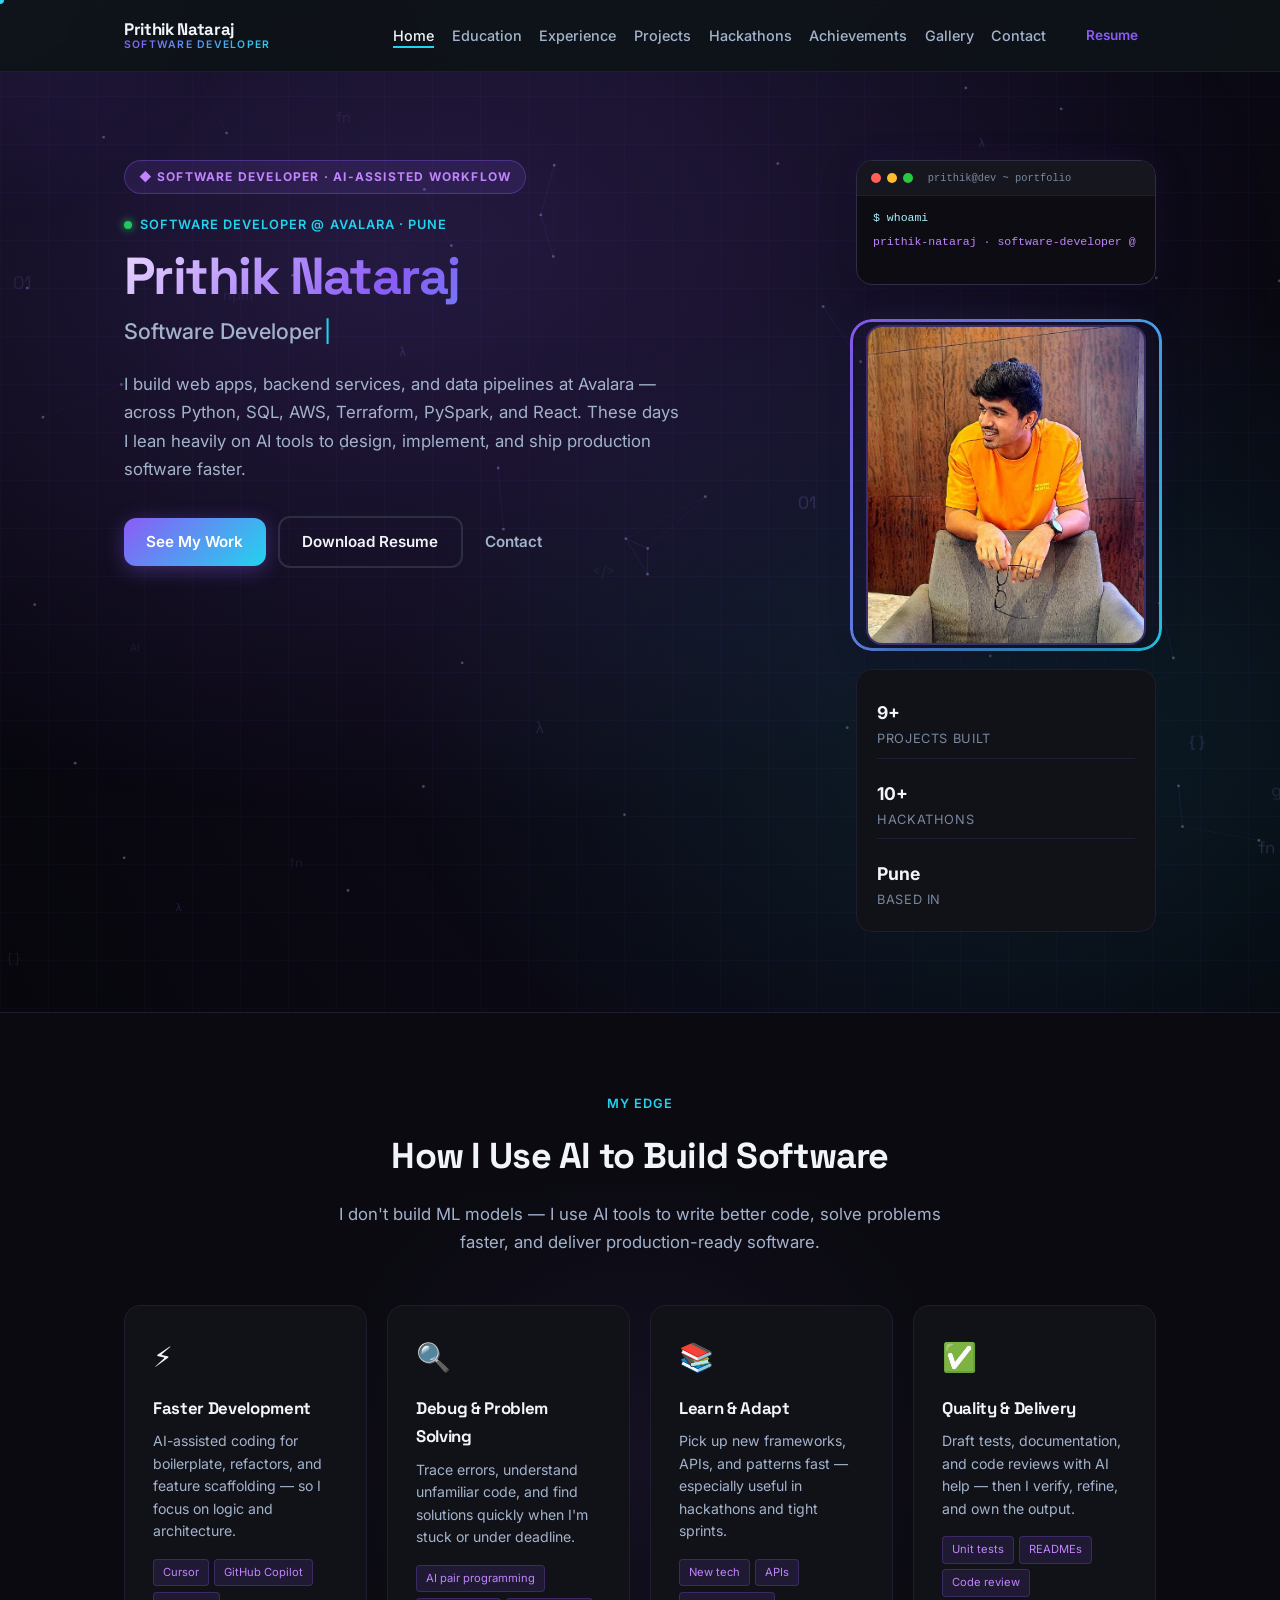
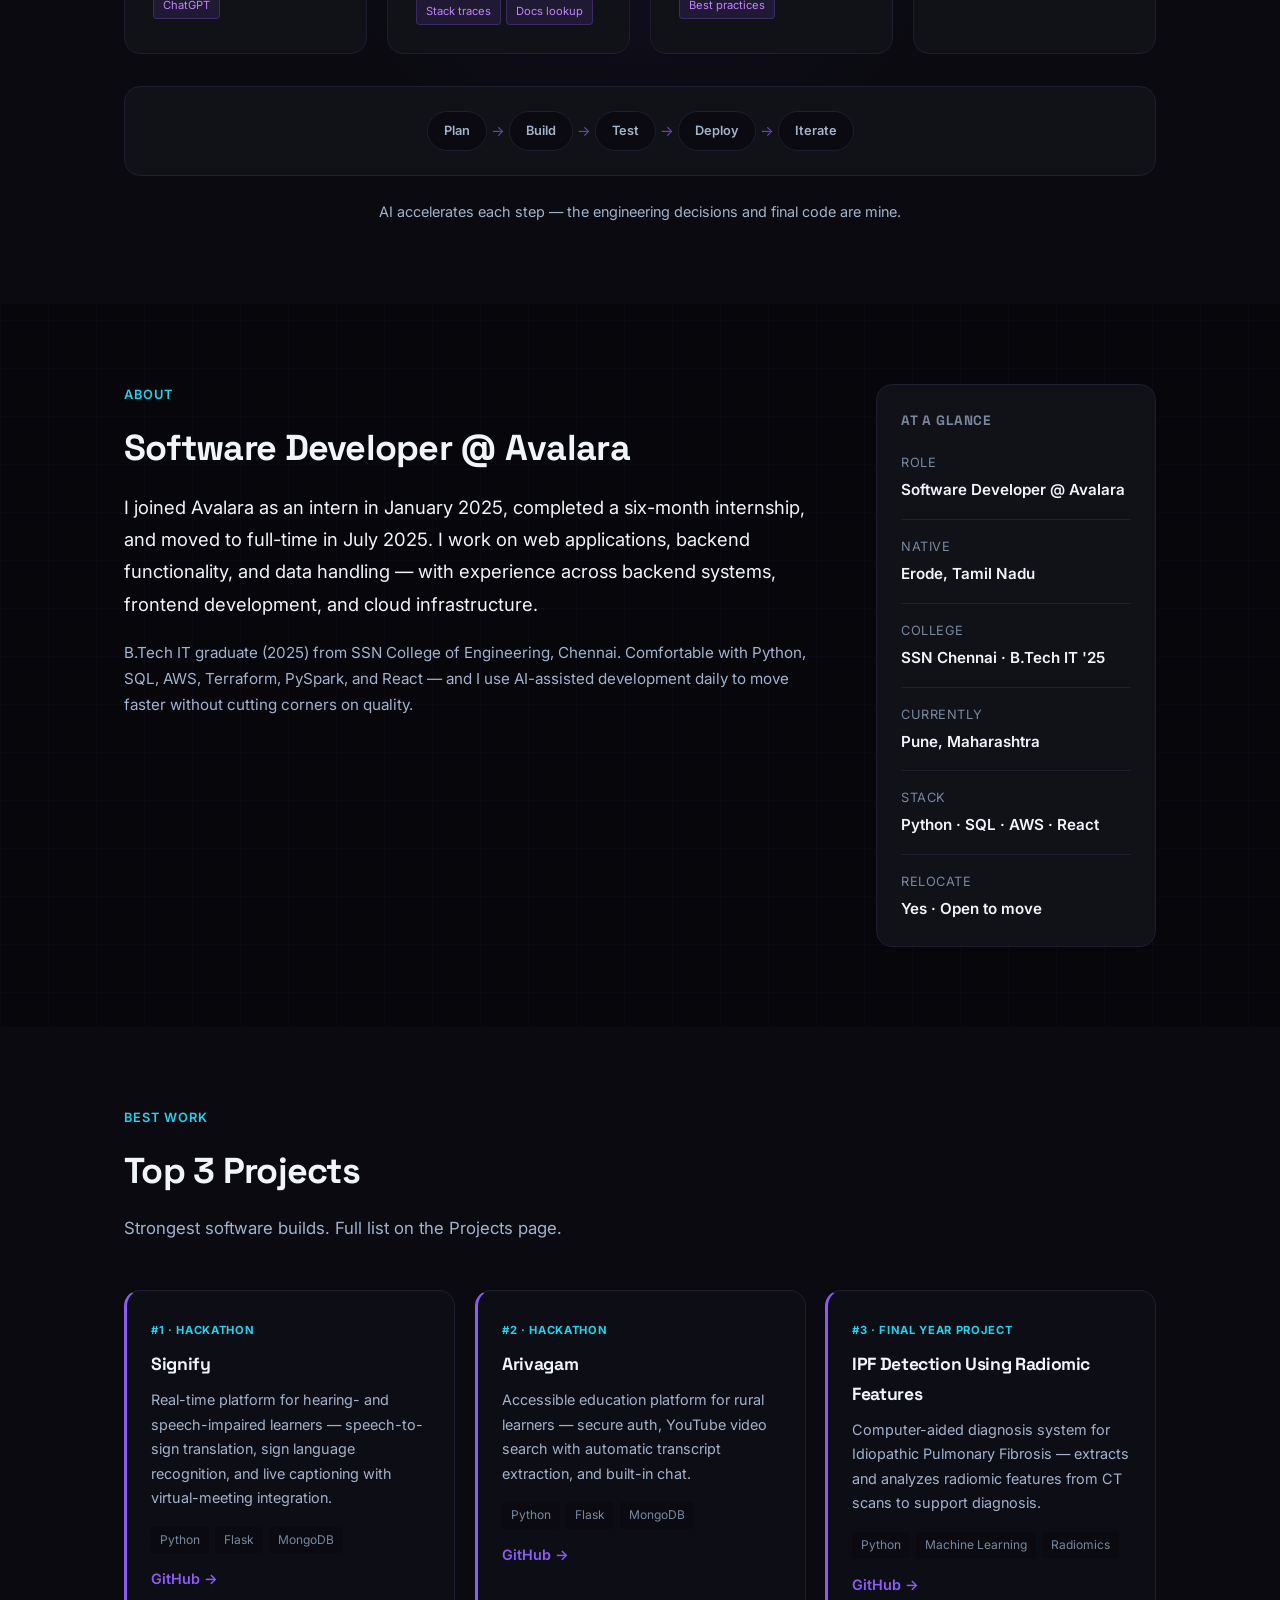
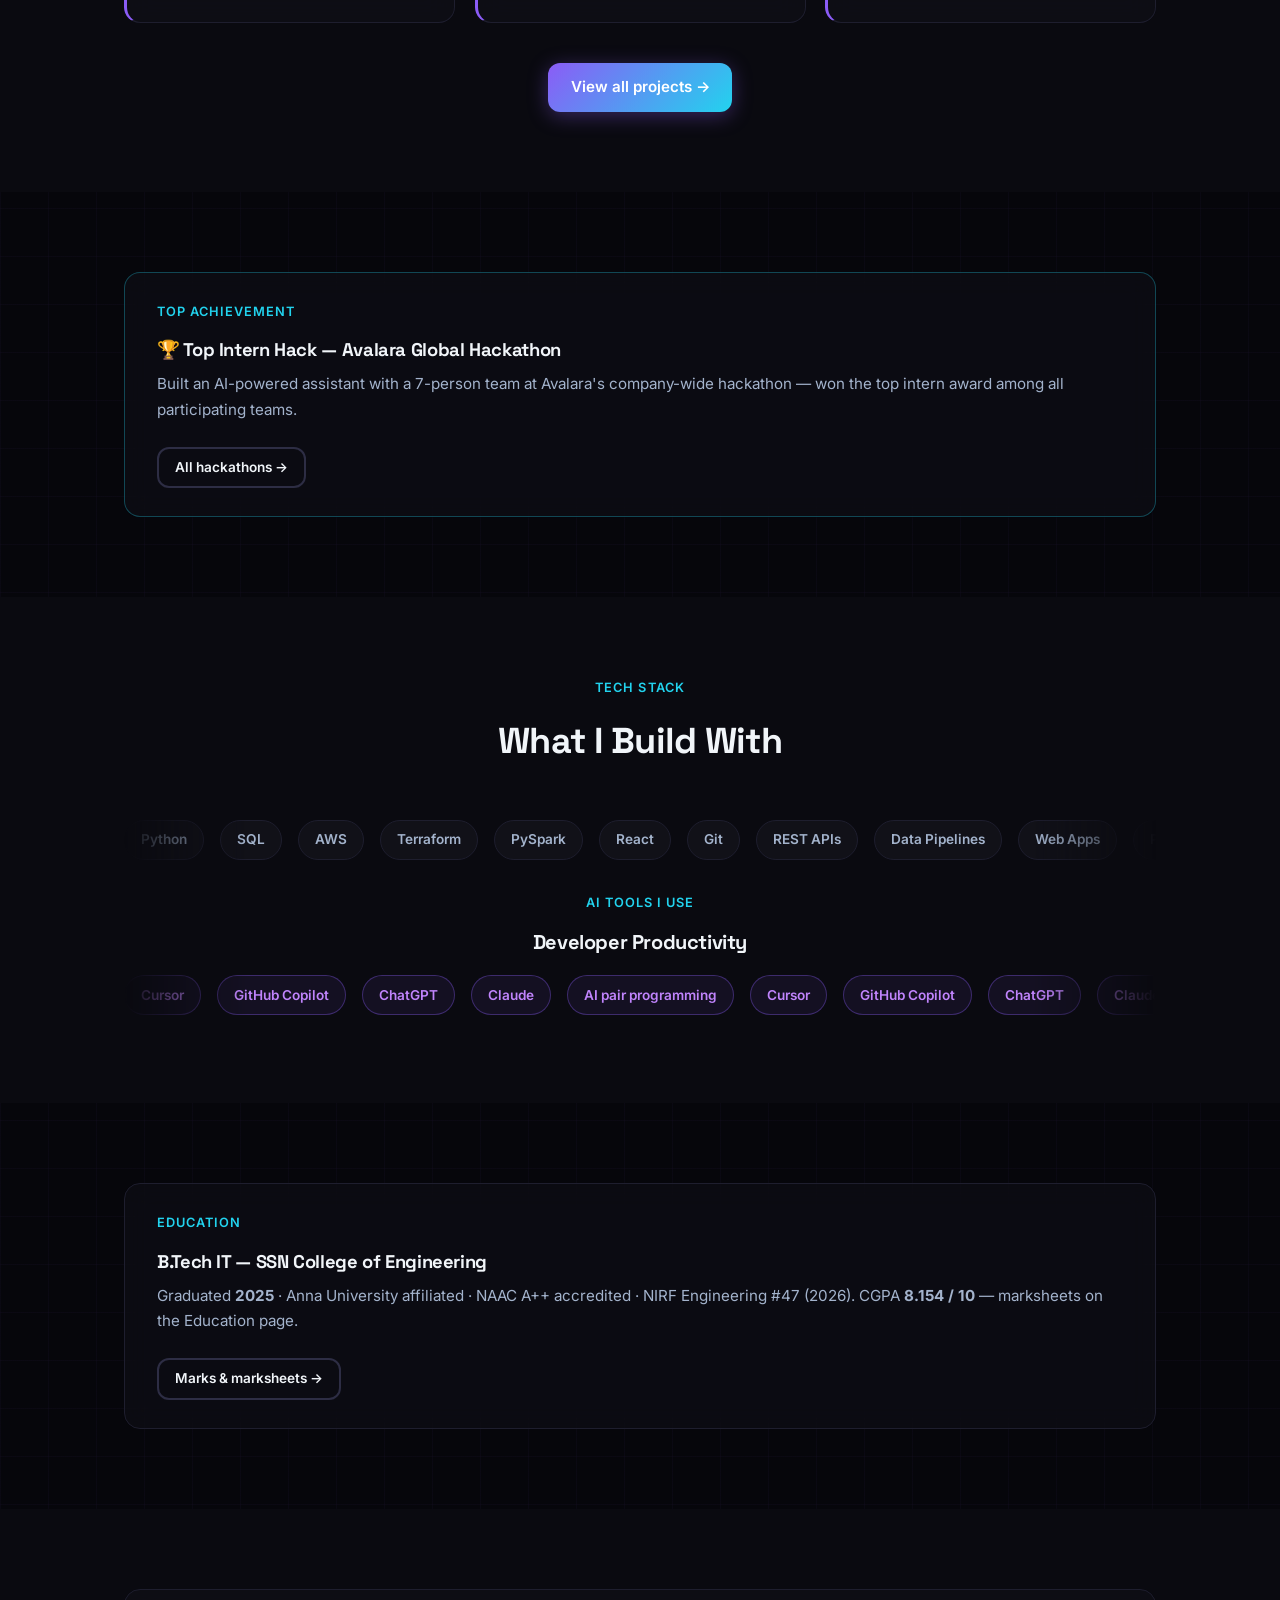
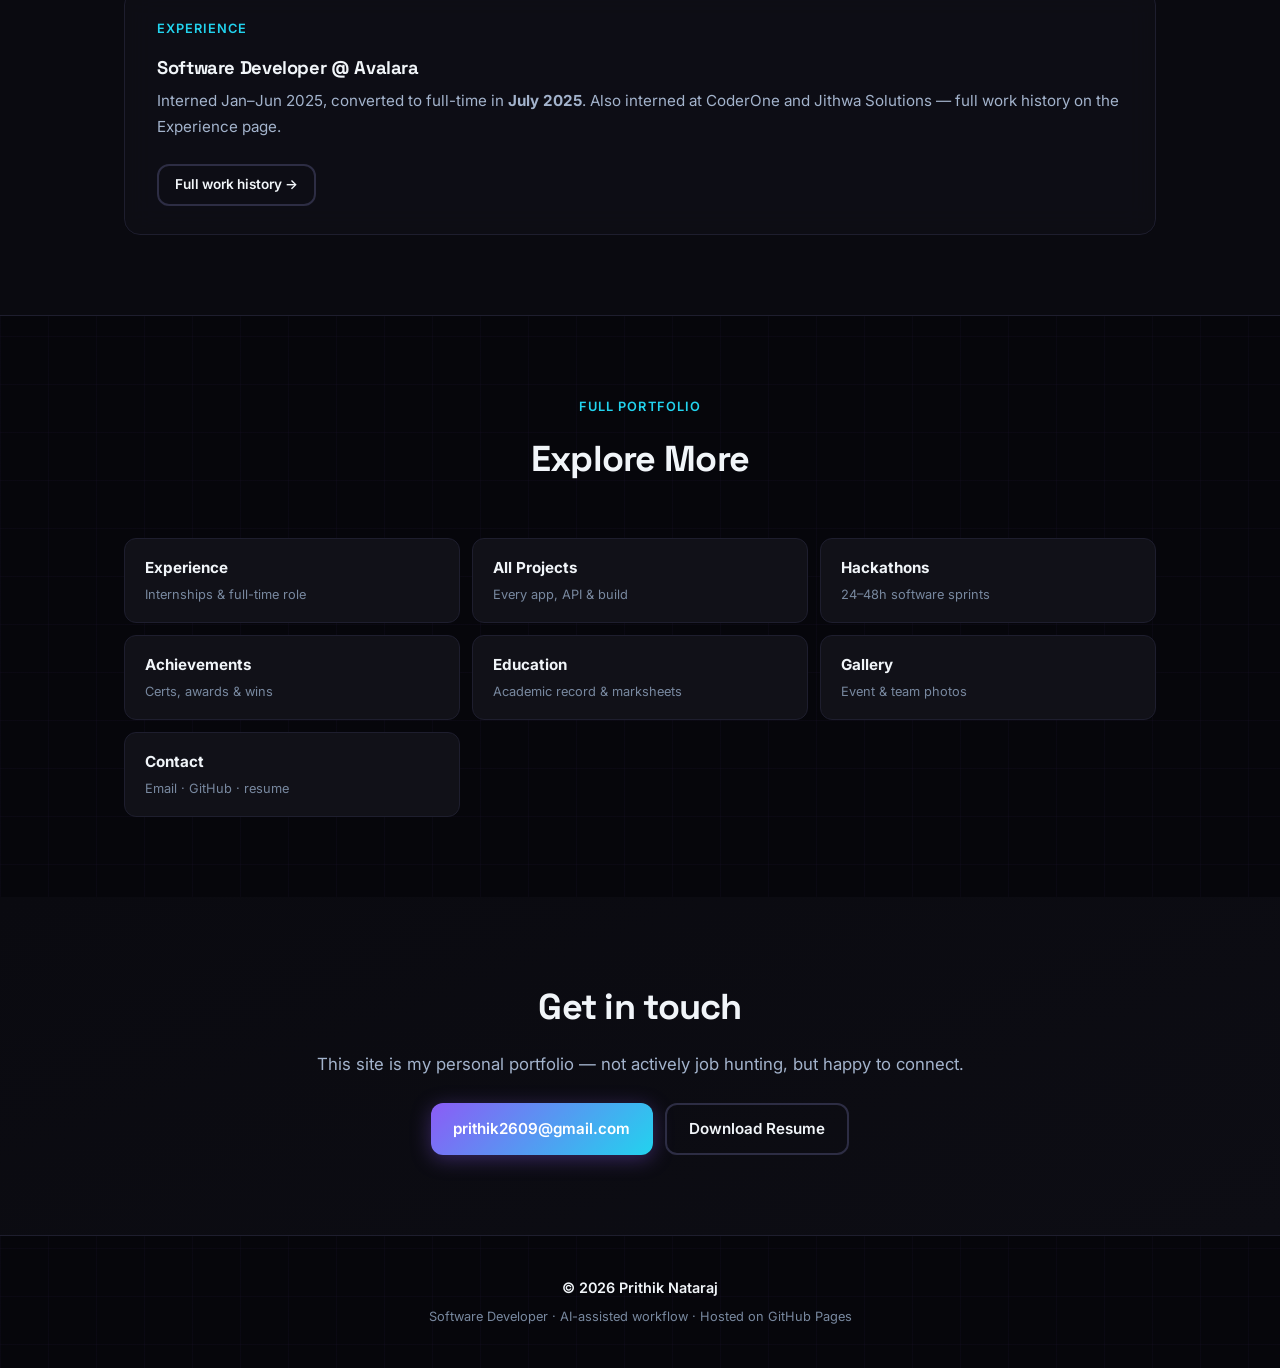
==== commit 64181c17: "Fill in top achievement, fix hero balance, redact internal details Replaces the placeholder "Top Ach" ====
--- a/index.html
+++ b/index.html
@@ -218,12 +218,12 @@
         <div class="snapshot-card snapshot-card--accent reveal">
           <div class="snapshot-card__content">
             <p class="eyebrow">Top Achievement</p>
-            <h2 class="snapshot-card__title">🏆 Your Best Award or Hackathon Win</h2>
+            <h2 class="snapshot-card__title">🏆 Top Intern Hack — Avalara Global Hackathon</h2>
             <p class="snapshot-card__text">
-              One line — competition result, certification, or standout recognition.
-            </p>
-          </div>
-          <a href="achievements.html" class="btn btn--secondary btn--small">All awards &amp; certs →</a>
+              Built an AI-powered assistant with a 7-person team at Avalara's company-wide hackathon — won the top intern award among all participating teams.
+            </p>
+          </div>
+          <a href="hackathons.html" class="btn btn--secondary btn--small">All hackathons →</a>
         </div>
       </div>
     </section>
--- a/css/style.css
+++ b/css/style.css
@@ -487,7 +487,8 @@
   display: grid;
   grid-template-columns: 1fr 300px;
   gap: 3rem;
-  align-items: center;
+  align-items: start;
+  padding-top: 1.5rem;
 }
 
 .hero__name {
